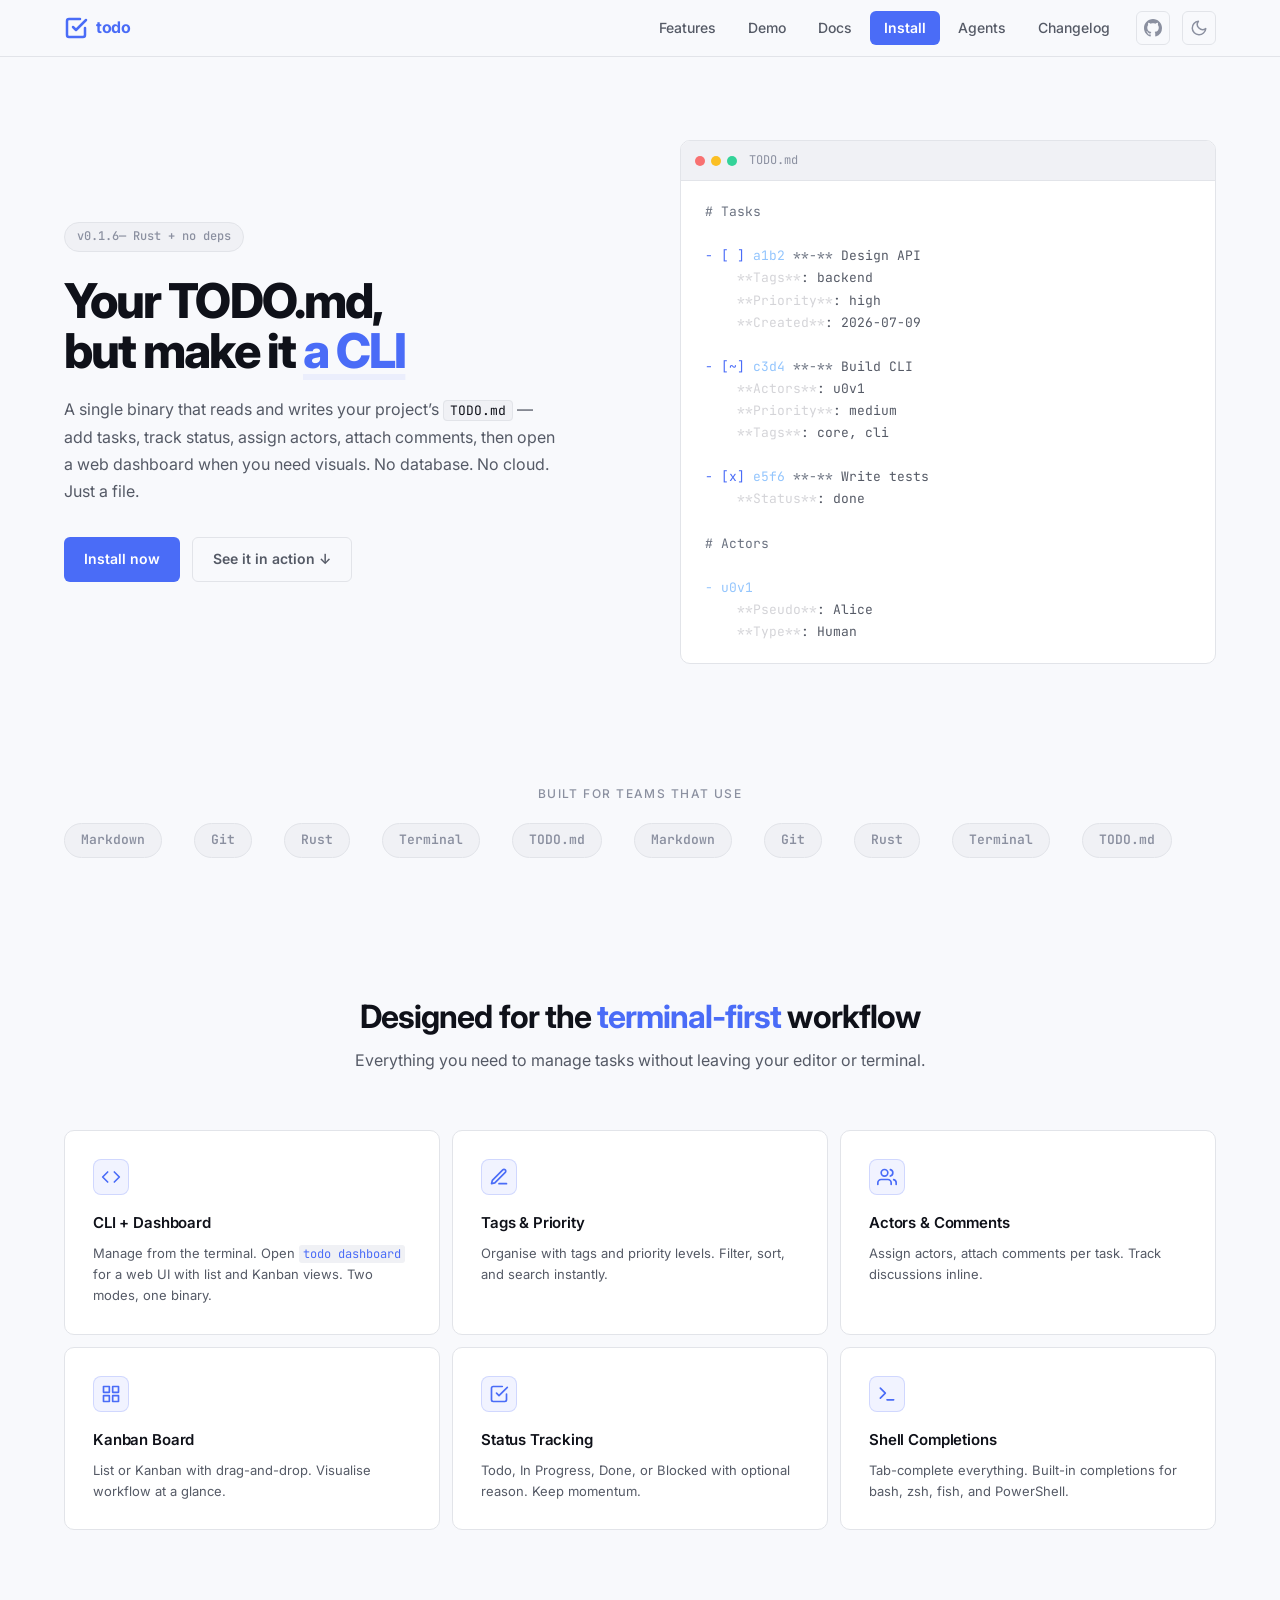
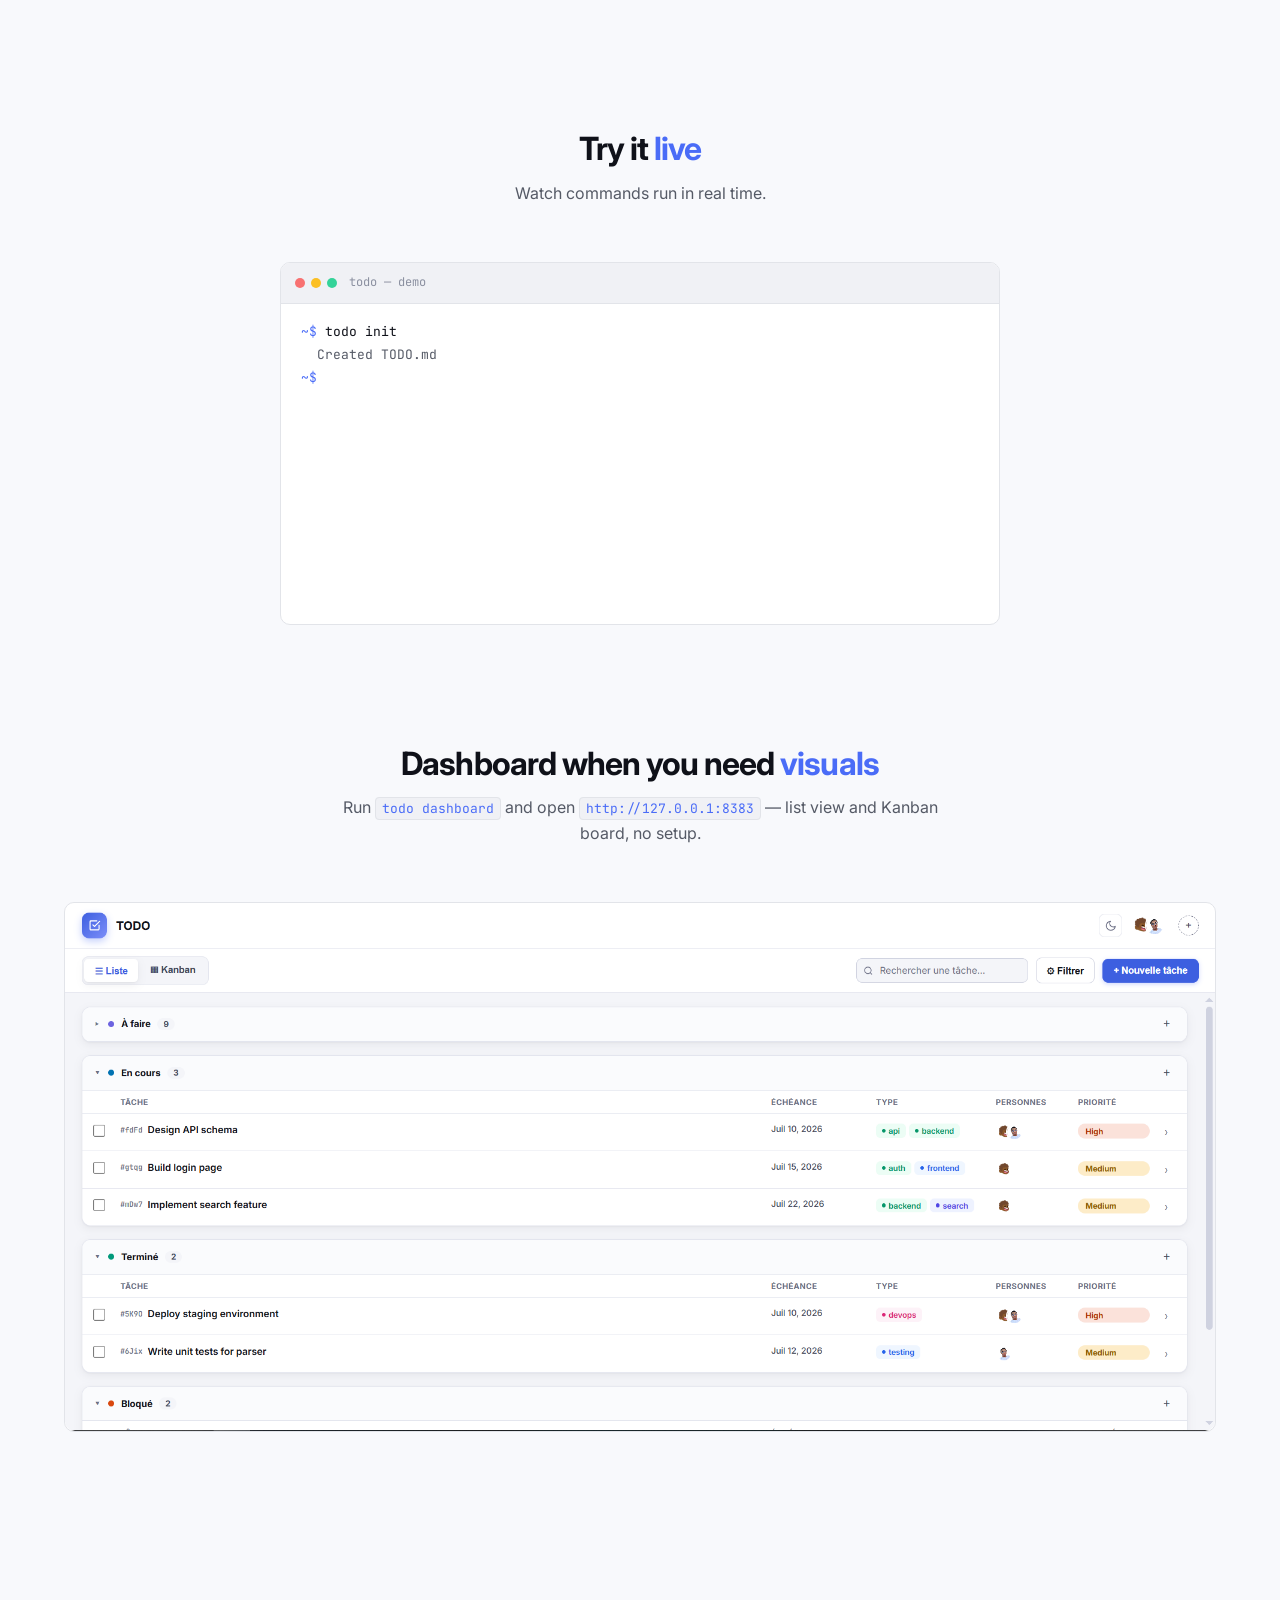
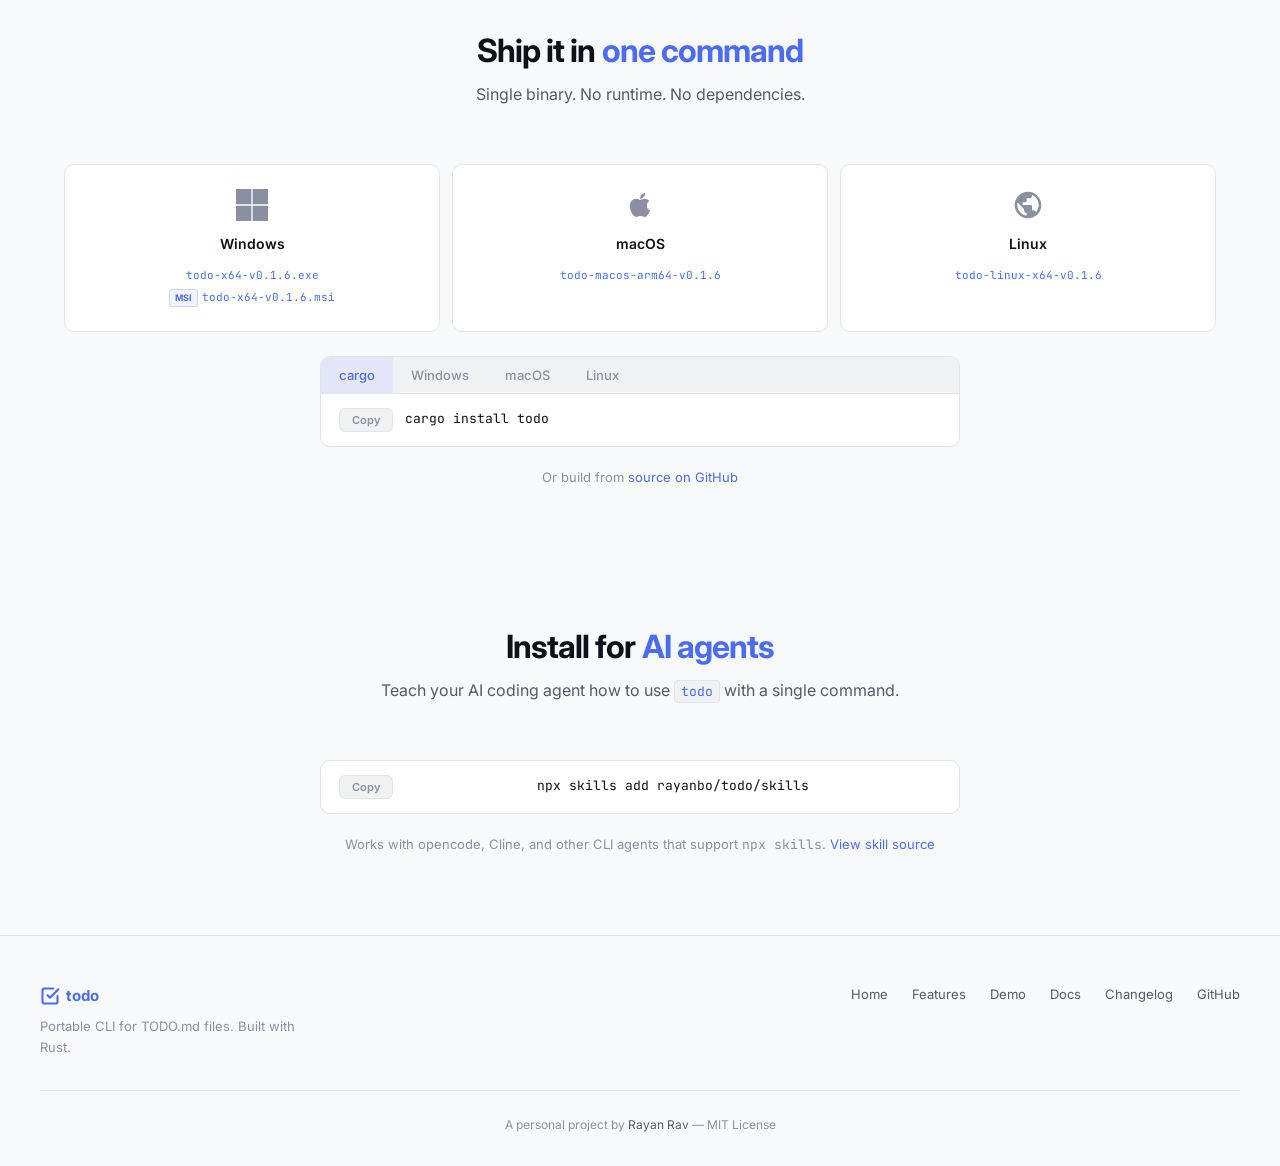
==== docs/index.html @ 7bef8e54 "embed dashboard, project name in TODO.md, agent install section" ====
<!DOCTYPE html>
<html lang="en">
<head>
  <meta charset="UTF-8">
  <meta name="viewport" content="width=device-width, initial-scale=1.0">
  <title>todo — CLI for TODO.md files</title>
  <meta name="description" content="todo is a portable CLI for managing project TODO.md files. Written in Rust — one binary, zero dependencies, no cloud.">
  <meta name="keywords" content="todo, cli, terminal, rust, task management, project management, todo list, markdown">
  <meta name="author" content="Rayan Rav">
  <meta name="robots" content="index, follow">
  <link rel="canonical" href="https://rayanbo.github.io/todo/">
  <meta property="og:type" content="website">
  <meta property="og:url" content="https://rayanbo.github.io/todo/">
  <meta property="og:title" content="todo — CLI for TODO.md files">
  <meta property="og:description" content="A portable CLI for managing TODO.md files. Written in Rust — one binary, zero dependencies.">
  <meta property="og:image" content="https://rayanbo.github.io/todo/og-image.png">
  <meta name="twitter:card" content="summary_large_image">
  <link rel="preconnect" href="https://fonts.googleapis.com">
  <link rel="preconnect" href="https://fonts.gstatic.com" crossorigin>
  <link href="https://fonts.googleapis.com/css2?family=Inter:wght@400;500;600;700;800&family=JetBrains+Mono:wght@400;500;600&display=swap" rel="stylesheet">
  <link rel="icon" href="favicon.svg">
  <link rel="stylesheet" href="style.css">
  <script>(function(){var s=localStorage.getItem("todo-theme")||(window.matchMedia("(prefers-color-scheme:dark)").matches?"dark":"light");document.documentElement.setAttribute("data-theme",s)})()</script>
  <script type="application/ld+json">
  {
    "@context": "https://schema.org",
    "@type": "SoftwareApplication",
    "name": "todo",
    "applicationCategory": "DeveloperApplication",
    "operatingSystem": ["Windows", "macOS", "Linux"],
    "description": "A portable CLI for managing TODO.md files in your projects. One binary, zero dependencies.",
    "url": "https://rayanbo.github.io/todo/",
    "author": { "@type": "Person", "name": "Rayan Rav", "url": "https://github.com/rayanbo" },
    "offers": { "@type": "Offer", "price": "0", "priceCurrency": "USD" }
  }
  </script>
</head>
<body>

<nav>
  <div class="nav-inner">
    <a href="./" class="nav-logo">
      <svg width="24" height="24" viewBox="0 0 24 24" fill="none" stroke="currentColor" stroke-width="2.5" stroke-linecap="round" stroke-linejoin="round"><path d="M9 11l3 3L22 4"/><path d="M21 12v7a2 2 0 0 1-2 2H5a2 2 0 0 1-2-2V5a2 2 0 0 1 2-2h11"/></svg>
      todo
    </a>
    <div class="nav-links">
      <a href="#features">Features</a>
      <a href="#demo">Demo</a>
      <a href="documentation/">Docs</a>
      <a href="#install" class="nav-cta">Install</a>
      <a href="#agents" class="nav-link-muted nav-link-mobile-hide">Agents</a>
      <a href="https://github.com/RayanBO/todo/blob/main/CHANGELOG.md" class="nav-link-muted nav-link-mobile-hide">Changelog</a>
      <button class="nav-gh" onclick="window.open('https://github.com/RayanBO/todo','_blank')" aria-label="GitHub">
        <svg width="18" height="18" viewBox="0 0 24 24" fill="currentColor"><path d="M12 0C5.37 0 0 5.37 0 12c0 5.31 3.435 9.795 8.205 11.385.6.105.825-.255.825-.57 0-.285-.015-1.23-.015-2.235-3.015.555-3.795-.735-4.035-1.41-.135-.345-.72-1.41-1.23-1.695-.42-.225-1.02-.78-.015-.795.945-.015 1.62.87 1.845 1.23 1.08 1.815 2.805 1.305 3.495.99.105-.78.42-1.305.765-1.605-2.67-.3-5.46-1.335-5.46-5.925 0-1.305.465-2.385 1.23-3.225-.12-.3-.54-1.53.12-3.18 0 0 1.005-.315 3.3 1.23.96-.27 1.98-.405 3-.405s2.04.135 3 .405c2.295-1.56 3.3-1.23 3.3-1.23.66 1.65.24 2.88.12 3.18.765.84 1.23 1.905 1.23 3.225 0 4.605-2.805 5.625-5.475 5.925.435.375.81 1.095.81 2.22 0 1.605-.015 2.895-.015 3.3 0 .315.225.69.825.57A12.02 12.02 0 0 0 24 12c0-6.63-5.37-12-12-12z"/></svg>
      </button>
      <button class="theme-toggle" id="themeToggle" aria-label="Toggle theme">
        <svg class="theme-icon-sun" width="18" height="18" viewBox="0 0 24 24" fill="none" stroke="currentColor" stroke-width="2" stroke-linecap="round" stroke-linejoin="round"><circle cx="12" cy="12" r="5"/><line x1="12" y1="1" x2="12" y2="3"/><line x1="12" y1="21" x2="12" y2="23"/><line x1="4.22" y1="4.22" x2="5.64" y2="5.64"/><line x1="18.36" y1="18.36" x2="19.78" y2="19.78"/><line x1="1" y1="12" x2="3" y2="12"/><line x1="21" y1="12" x2="23" y2="12"/><line x1="4.22" y1="19.78" x2="5.64" y2="18.36"/><line x1="18.36" y1="5.64" x2="19.78" y2="4.22"/></svg>
        <svg class="theme-icon-moon" width="18" height="18" viewBox="0 0 24 24" fill="none" stroke="currentColor" stroke-width="2" stroke-linecap="round" stroke-linejoin="round"><path d="M21 12.79A9 9 0 1 1 11.21 3 7 7 0 0 0 21 12.79z"/></svg>
      </button>
    </div>
  </div>
</nav>

<main>

<section class="hero">
  <div class="hero-content">
    <div class="hero-badge"><span id="versionTag">v0.1.6</span> &mdash; Rust + no deps</div>
    <h1>Your TODO.md,<br>but make it <span class="hero-accent">a CLI</span></h1>
    <p class="hero-sub">A single binary that reads and writes your project&rsquo;s <code>TODO.md</code> &mdash; add tasks, track status, assign actors, attach comments, then open a web dashboard when you need visuals. No database. No cloud. Just a file.</p>
    <div class="hero-actions">
      <a href="#install" class="btn btn-primary">Install now</a>
      <a href="#demo" class="btn btn-ghost">See it in action &darr;</a>
    </div>
  </div>
  <div class="hero-visual">
    <div class="window">
      <div class="window-bar">
        <div class="window-dots">
          <span class="window-dot"></span>
          <span class="window-dot"></span>
          <span class="window-dot"></span>
        </div>
        <span class="window-title">TODO.md</span>
      </div>
      <div class="window-body">
        <pre><span class="hl-comment"># Tasks</span>

<span class="hl-bracket">- [ ]</span><span class="hl-id"> a1b2</span><span class="hl-dash"> **-**</span> Design API
    <span class="hl-key">**Tags**</span>: backend
    <span class="hl-key">**Priority**</span>: high
    <span class="hl-key">**Created**</span>: 2026-07-09

<span class="hl-bracket">- [~]</span><span class="hl-id"> c3d4</span><span class="hl-dash"> **-**</span> Build CLI
    <span class="hl-key">**Actors**</span>: u0v1
    <span class="hl-key">**Priority**</span>: medium
    <span class="hl-key">**Tags**</span>: core, cli

<span class="hl-bracket">- [x]</span><span class="hl-id"> e5f6</span><span class="hl-dash"> **-**</span> Write tests
    <span class="hl-key">**Status**</span>: done

<span class="hl-comment"># Actors</span>

<span class="hl-id">- u0v1</span>
    <span class="hl-key">**Pseudo**</span>: Alice
    <span class="hl-key">**Type**</span>: Human</pre>
      </div>
    </div>
  </div>
</section>

<section class="logos">
  <p class="logos-label">Built for teams that use</p>
  <div class="logos-track">
    <span class="logo-item">Markdown</span>
    <span class="logo-item">Git</span>
    <span class="logo-item">Rust</span>
    <span class="logo-item">Terminal</span>
    <span class="logo-item">TODO.md</span>
    <span class="logo-item">Markdown</span>
    <span class="logo-item">Git</span>
    <span class="logo-item">Rust</span>
    <span class="logo-item">Terminal</span>
    <span class="logo-item">TODO.md</span>
  </div>
</section>

<section class="features" id="features">
  <div class="section-header">
    <h2>Designed for the <span class="accent">terminal-first</span> workflow</h2>
    <p>Everything you need to manage tasks without leaving your editor or terminal.</p>
  </div>
  <div class="features-grid">
    <div class="feature-card feature-card-wide">
      <div class="feature-icon">
        <svg width="20" height="20" viewBox="0 0 24 24" fill="none" stroke="currentColor" stroke-width="2" stroke-linecap="round" stroke-linejoin="round"><polyline points="16 18 22 12 16 6"/><polyline points="8 6 2 12 8 18"/></svg>
      </div>
      <h3>CLI + Dashboard</h3>
      <p>Manage from the terminal. Open <code>todo dashboard</code> for a web UI with list and Kanban views. Two modes, one binary.</p>
    </div>
    <div class="feature-card">
      <div class="feature-icon">
        <svg width="20" height="20" viewBox="0 0 24 24" fill="none" stroke="currentColor" stroke-width="2" stroke-linecap="round" stroke-linejoin="round"><path d="M12 20h9"/><path d="M16.5 3.5a2.121 2.121 0 0 1 3 3L7 19l-4 1 1-4L16.5 3.5z"/></svg>
      </div>
      <h3>Tags &amp; Priority</h3>
      <p>Organise with tags and priority levels. Filter, sort, and search instantly.</p>
    </div>
    <div class="feature-card">
      <div class="feature-icon">
        <svg width="20" height="20" viewBox="0 0 24 24" fill="none" stroke="currentColor" stroke-width="2" stroke-linecap="round" stroke-linejoin="round"><path d="M17 21v-2a4 4 0 0 0-4-4H5a4 4 0 0 0-4 4v2"/><circle cx="9" cy="7" r="4"/><path d="M23 21v-2a4 4 0 0 0-3-3.87"/><path d="M16 3.13a4 4 0 0 1 0 7.75"/></svg>
      </div>
      <h3>Actors &amp; Comments</h3>
      <p>Assign actors, attach comments per task. Track discussions inline.</p>
    </div>
    <div class="feature-card">
      <div class="feature-icon">
        <svg width="20" height="20" viewBox="0 0 24 24" fill="none" stroke="currentColor" stroke-width="2" stroke-linecap="round" stroke-linejoin="round"><rect x="3" y="3" width="7" height="7"/><rect x="14" y="3" width="7" height="7"/><rect x="14" y="14" width="7" height="7"/><rect x="3" y="14" width="7" height="7"/></svg>
      </div>
      <h3>Kanban Board</h3>
      <p>List or Kanban with drag-and-drop. Visualise workflow at a glance.</p>
    </div>
    <div class="feature-card">
      <div class="feature-icon">
        <svg width="20" height="20" viewBox="0 0 24 24" fill="none" stroke="currentColor" stroke-width="2" stroke-linecap="round" stroke-linejoin="round"><polyline points="9 11 12 14 22 4"/><path d="M21 12v7a2 2 0 0 1-2 2H5a2 2 0 0 1-2-2V5a2 2 0 0 1 2-2h11"/></svg>
      </div>
      <h3>Status Tracking</h3>
      <p>Todo, In Progress, Done, or Blocked with optional reason. Keep momentum.</p>
    </div>
    <div class="feature-card feature-card-wide">
      <div class="feature-icon">
        <svg width="20" height="20" viewBox="0 0 24 24" fill="none" stroke="currentColor" stroke-width="2" stroke-linecap="round" stroke-linejoin="round"><polyline points="4 17 10 11 4 5"/><line x1="12" y1="19" x2="20" y2="19"/></svg>
      </div>
      <h3>Shell Completions</h3>
      <p>Tab-complete everything. Built-in completions for bash, zsh, fish, and PowerShell.</p>
    </div>
  </div>
</section>

<section class="demo" id="demo">
  <div class="section-header">
    <h2>Try it <span class="accent">live</span></h2>
    <p>Watch commands run in real time.</p>
  </div>
  <div class="window window-demo">
    <div class="window-bar">
      <div class="window-dots">
        <span class="window-dot"></span>
        <span class="window-dot"></span>
        <span class="window-dot"></span>
      </div>
      <span class="window-title">todo — demo</span>
    </div>
    <div class="window-body window-demo-body" id="demoBody">
      <span class="demo-line"><span class="prompt">~$</span> <span class="typed-cmd"></span></span>
    </div>
  </div>
</section>

<section class="dashboard-preview">
  <div class="section-header">
    <h2>Dashboard when you need <span class="accent">visuals</span></h2>
    <p>Run <code>todo dashboard</code> and open <code>http://127.0.0.1:8383</code> &mdash; list view and Kanban board, no setup.</p>
  </div>
  <div class="dashboard-frame">
    <img src="dashboard-screenshot.png" alt="todo dashboard screenshot" class="dashboard-img">
  </div>
</section>

<section class="install" id="install">
  <div class="section-header">
    <h2>Ship it in <span class="accent">one command</span></h2>
    <p>Single binary. No runtime. No dependencies.</p>
  </div>
  <div class="install-platforms" id="platformGrid">
    <div class="platform-card" data-platform="windows">
      <div class="platform-icon">
        <svg width="32" height="32" viewBox="0 0 24 24" fill="currentColor"><path d="M0 0h11.5v11.5H0V0zm12.5 0H24v11.5H12.5V0zM0 12.5h11.5V24H0V12.5zm12.5 0H24V24H12.5V12.5z"/></svg>
      </div>
      <span class="platform-name">Windows</span>
      <span class="platform-dl" data-file="windows"><a href="https://github.com/RayanBO/todo/releases/download/v0.1.6/todo-x64-v0.1.6.exe">todo-x64-v0.1.6.exe</a></span>
      <span class="platform-dl msi" data-file="msi"><a href="https://github.com/RayanBO/todo/releases/download/v0.1.6/todo-x64-v0.1.6.msi">todo-x64-v0.1.6.msi</a></span>
    </div>
    <div class="platform-card" data-platform="macos">
      <div class="platform-icon">
        <svg width="32" height="32" viewBox="0 0 24 24" fill="currentColor"><path d="M17.05 20.28c-.98.95-2.05.8-3.08.35-1.09-.46-2.09-.48-3.24 0-1.44.62-2.2.44-3.06-.35C2.79 15.25 3.51 7.59 9.05 7.31c1.35.07 2.29.74 3.08.8 1.18-.24 2.31-.93 3.57-.84 1.51.12 2.65.72 3.4 1.8-3.12 1.87-2.38 5.98.48 7.13-.57 1.5-1.31 2.99-2.54 4.09zM12.03 7.25c-.15-2.23 1.66-4.07 3.74-4.25.29 2.58-2.34 4.5-3.74 4.25z"/></svg>
      </div>
      <span class="platform-name">macOS</span>
      <span class="platform-dl" data-file="macos-arm64"><a href="https://github.com/RayanBO/todo/releases/download/v0.1.6/todo-macos-arm64-v0.1.6">todo-macos-arm64-v0.1.6</a></span>
    </div>
    <div class="platform-card" data-platform="linux">
      <div class="platform-icon">
        <svg width="32" height="32" viewBox="0 0 24 24" fill="currentColor"><path d="M12 2C6.48 2 2 6.48 2 12s4.48 10 10 10 10-4.48 10-10S17.52 2 12 2zm-1 17.93c-3.95-.49-7-3.85-7-7.93 0-.62.08-1.21.21-1.79L9 15v1c0 1.1.9 2 2 2v1.93zm6.9-2.54c-.26-.81-1-1.39-1.9-1.39h-1v-3c0-.55-.45-1-1-1H8v-2h2c.55 0 1-.45 1-1V7h2c1.1 0 2-.9 2-2v-.41c2.93 1.19 5 4.06 5 7.41 0 2.08-.8 3.97-2.1 5.39z"/></svg>
      </div>
      <span class="platform-name">Linux</span>
      <span class="platform-dl" data-file="linux-x64"><a href="https://github.com/RayanBO/todo/releases/download/v0.1.6/todo-linux-x64-v0.1.6">todo-linux-x64-v0.1.6</a></span>
    </div>
  </div>
  <div class="install-box">
    <div class="install-tabs">
      <button class="install-tab active" data-tab="cargo">cargo</button>
      <button class="install-tab" data-tab="windows">Windows</button>
      <button class="install-tab" data-tab="macos">macOS</button>
      <button class="install-tab" data-tab="linux">Linux</button>
    </div>
    <div class="install-code">
      <button class="copy-btn" id="copyBtn">Copy</button>
      <code id="installCmd">cargo install todo</code>
    </div>
    <div class="install-msi-note" id="msiNote">
      Or download the <a href="https://github.com/RayanBO/todo/releases/latest/download/todo-x64.msi">MSI installer</a> for a system-wide install
    </div>
  </div>
  <p class="install-source">Or build from <a href="https://github.com/RayanBO/todo" target="_blank" rel="noopener">source on GitHub</a></p>
</section>

<section class="agent-install" id="agents">
  <div class="section-header">
    <h2>Install for <span class="accent">AI agents</span></h2>
    <p>Teach your AI coding agent how to use <code>todo</code> with a single command.</p>
  </div>
  <div class="install-box">
    <div class="install-code">
      <button class="copy-btn agent-copy" id="agentCopyBtn">Copy</button>
      <code id="agentInstallCmd">npx skills add rayanbo/todo/skills</code>
    </div>
  </div>
  <p class="install-source">Works with opencode, Cline, and other CLI agents that support <code>npx skills</code>. <a href="https://github.com/RayanBO/todo/tree/main/skills" target="_blank" rel="noopener">View skill source</a></p>
</section>

</main>

<footer>
  <div class="footer-inner">
    <div class="footer-left">
      <a href="./" class="footer-logo">
        <svg width="20" height="20" viewBox="0 0 24 24" fill="none" stroke="currentColor" stroke-width="2.5" stroke-linecap="round" stroke-linejoin="round"><path d="M9 11l3 3L22 4"/><path d="M21 12v7a2 2 0 0 1-2 2H5a2 2 0 0 1-2-2V5a2 2 0 0 1 2-2h11"/></svg>
        todo
      </a>
      <p class="footer-desc">Portable CLI for TODO.md files. Built with Rust.</p>
    </div>
    <div class="footer-links">
      <a href="./">Home</a>
      <a href="#features">Features</a>
      <a href="#demo">Demo</a>
      <a href="documentation/">Docs</a>
      <a href="https://github.com/RayanBO/todo/blob/main/CHANGELOG.md" target="_blank" rel="noopener">Changelog</a>
      <a href="https://github.com/RayanBO/todo" target="_blank" rel="noopener">GitHub</a>
    </div>
  </div>
  <div class="footer-bottom">
    <p>A personal project by <a href="https://github.com/rayanbo" target="_blank" rel="noopener">Rayan Rav</a> &mdash; MIT License</p>
  </div>
</footer>

<script>
(function() {
  const stored = localStorage.getItem("todo-theme");
  const prefersDark = window.matchMedia("(prefers-color-scheme: dark)").matches;
  const theme = stored || (prefersDark ? "dark" : "light");
  document.documentElement.setAttribute("data-theme", theme);
})();

document.getElementById("themeToggle").addEventListener("click", function() {
  const current = document.documentElement.getAttribute("data-theme");
  const next = current === "dark" ? "light" : "dark";
  document.documentElement.setAttribute("data-theme", next);
  localStorage.setItem("todo-theme", next);
});

const demoSnippets = [
  { cmd: "todo init", out: "  Created TODO.md" },
  { cmd: "todo add \"Design API\" --tags backend --priority high", out: "  Added task a1b2" },
  { cmd: "todo add \"Build CLI\" --actors alice --priority medium", out: "  Added task c3d4" },
  { cmd: "todo status c3d4 --set en-cours", out: "  Task c3d4 set to en-cours" },
  { cmd: "todo add \"Write tests\" --tags testing", out: "  Added task e5f6" },
  { cmd: "todo status e5f6 --set done", out: "  Task e5f6 set to done" },
  { cmd: "todo list", out: "  [ ] a1b2 Design API  #backend  [high]\n  [~] c3d4 Build CLI  @alice  [medium]\n  [x] e5f6 Write tests  #testing" },
  { cmd: "todo dashboard", out: "  Dashboard: http://127.0.0.1:8383" }
];

const demoBody = document.getElementById("demoBody");
let demoIdx = 0;
let typing = false;
let typeTimer = null;

let demoRestartTimer = null;

function resetDemo() {
  demoIdx = 0;
  demoBody.innerHTML = `<span class="demo-line"><span class="prompt">~$</span> <span class="typed-cmd"></span></span>`;
  if (demoRestartTimer) clearTimeout(demoRestartTimer);
  demoRestartTimer = setTimeout(typeDemo, 600);
}

function typeDemo() {
  if (!demoBody) return;
  if (demoIdx >= demoSnippets.length) {
    demoRestartTimer = setTimeout(resetDemo, 5000);
    return;
  }
  const snippet = demoSnippets[demoIdx];
  let typed = "";

  const allLines = demoBody.querySelectorAll(".demo-line");
  const lastLine = allLines[allLines.length - 1];
  const cmdSpan = lastLine ? lastLine.querySelector(".typed-cmd") : null;
  if (cmdSpan) cmdSpan.textContent = "";

  let pos = 0;

  function typeChar() {
    if (pos < snippet.cmd.length) {
      typed += snippet.cmd[pos];
      if (cmdSpan) cmdSpan.textContent = typed;
      pos++;
      const delay = snippet.cmd[pos - 1] === " " ? 30 : 35 + Math.random() * 30;
      typeTimer = setTimeout(typeChar, delay);
    } else {
      setTimeout(() => {
        const outDiv = document.createElement("div");
        outDiv.className = "demo-line demo-output";
        outDiv.textContent = snippet.out;
        demoBody.appendChild(outDiv);
        demoIdx++;
        const promptDiv = document.createElement("div");
        promptDiv.className = "demo-line";
        promptDiv.innerHTML = `<span class="prompt">~$</span> <span class="typed-cmd"></span>`;
        demoBody.appendChild(promptDiv);
        demoBody.scrollTop = demoBody.scrollHeight;
        setTimeout(typeDemo, 1200);
      }, 500);
    }
  }
  typeChar();
}

setTimeout(typeDemo, 800);

document.querySelectorAll(".install-tab").forEach((btn) => {
  btn.addEventListener("click", () => {
    document.querySelectorAll(".install-tab").forEach((b) => b.classList.remove("active"));
    btn.classList.add("active");
    const tab = btn.dataset.tab;
    const cmd = commands[tab] || commands.cargo;
    document.getElementById("installCmd").textContent = cmd;
    document.getElementById("msiNote").classList.toggle("visible", tab === "windows");
  });
});

const commands = {
  cargo: "cargo install todo",
  windows: `curl -LO https://github.com/RayanBO/todo/releases/latest/download/todo-x64.exe`,

  msi: `https://github.com/RayanBO/todo/releases/latest/download/todo-x64.msi`,
  macos: `curl -LO https://github.com/RayanBO/todo/releases/latest/download/todo-macos-arm64`,
  linux: `curl -LO https://github.com/RayanBO/todo/releases/latest/download/todo-linux-x64`
};

document.getElementById("copyBtn").addEventListener("click", function () {
  const text = document.getElementById("installCmd").textContent;
  navigator.clipboard.writeText(text).then(() => {
    this.textContent = "Copied!";
    this.classList.add("copied");
    setTimeout(() => {
      this.textContent = "Copy";
      this.classList.remove("copied");
    }, 2000);
  });
});

fetch("https://api.github.com/repos/RayanBO/todo/releases/latest")
  .then((r) => r.json())
  .then((data) => {
    if (!data || !data.assets) return;
    const tag = document.getElementById("versionTag");
    if (tag && data.tag_name) tag.textContent = data.tag_name;
    const ver = (data.tag_name || "v0.1.6").replace(/^v/, "");
    document.querySelectorAll(".platform-dl[data-file]").forEach((span) => {
      const key = span.dataset.file;
      const names = {
        windows: `todo-x64-v${ver}.exe`,
        msi: `todo-x64-v${ver}.msi`,
        "macos-arm64": `todo-macos-arm64-v${ver}`,
        "linux-x64": `todo-linux-x64-v${ver}`,
      };
      const expected = names[key];
      if (!expected) return;
      const asset = data.assets.find((a) => a.name === expected);
      const link = span.querySelector("a");
      if (asset && link) {
        link.href = asset.browser_download_url;
        link.textContent = asset.name;
      }
    });
  })
  .catch(() => {});

document.getElementById("agentCopyBtn").addEventListener("click", function () {
  const text = document.getElementById("agentInstallCmd").textContent;
  navigator.clipboard.writeText(text).then(() => {
    this.textContent = "Copied!";
    this.classList.add("copied");
    setTimeout(() => {
      this.textContent = "Copy";
      this.classList.remove("copied");
    }, 2000);
  });
});
</script>

</body>
</html>
---- docs/style.css ----
*, *::before, *::after {
  margin: 0;
  padding: 0;
  box-sizing: border-box;
}

:root {
  --radius: 10px;
  --radius-sm: 6px;
  --font-sans: 'Inter', -apple-system, BlinkMacSystemFont, 'Segoe UI', system-ui, sans-serif;
  --font-mono: 'JetBrains Mono', 'Fira Code', 'Cascadia Code', monospace;
}

[data-theme="dark"],
:root {
  --bg: #09090b;
  --bg-elevated: #111113;
  --bg-surface: #18181b;
  --border: #1f1f23;
  --border-light: #27272a;
  --text: #fafafa;
  --text-secondary: #a1a1aa;
  --text-tertiary: #71717a;
  --accent: #4A6CF7;
  --accent-dim: #3b5de7;
  --accent-bg: rgba(74, 108, 247, 0.1);
  --accent-border: rgba(74, 108, 247, 0.25);
}

[data-theme="light"] {
  --bg: #f8f9fc;
  --bg-elevated: #ffffff;
  --bg-surface: #f0f1f5;
  --border: #e2e4e9;
  --border-light: #d0d2d8;
  --text: #0f1119;
  --text-secondary: #555a66;
  --text-tertiary: #8b90a0;
  --accent: #4A6CF7;
  --accent-dim: #3b5de7;
  --accent-bg: rgba(74, 108, 247, 0.08);
  --accent-border: rgba(74, 108, 247, 0.2);
}

html {
  scroll-behavior: smooth;
  -webkit-font-smoothing: antialiased;
  -moz-osx-font-smoothing: grayscale;
  scrollbar-width: thin;
  scrollbar-color: var(--border-light) transparent;
}

::-webkit-scrollbar {
  width: 6px;
  height: 6px;
}

::-webkit-scrollbar-track {
  background: transparent;
}

::-webkit-scrollbar-thumb {
  background: var(--border-light);
  border-radius: 3px;
}

::-webkit-scrollbar-thumb:hover {
  background: var(--text-tertiary);
}

body {
  font-family: var(--font-sans);
  background: var(--bg);
  color: var(--text);
  line-height: 1.6;
  min-height: 100dvh;
}

a {
  color: inherit;
  text-decoration: none;
}

code, pre {
  font-family: var(--font-mono);
}

::selection {
  background: var(--accent);
  color: var(--bg);
}

nav {
  position: fixed;
  top: 0;
  left: 0;
  right: 0;
  z-index: 100;
  background: color-mix(in srgb, var(--bg) 92%, transparent);
  backdrop-filter: blur(12px);
  -webkit-backdrop-filter: blur(12px);
  border-bottom: 1px solid var(--border);
}

.nav-inner {
  max-width: 1200px;
  margin: 0 auto;
  padding: 0 24px;
  height: 56px;
  display: flex;
  align-items: center;
  justify-content: space-between;
}

.nav-logo {
  display: flex;
  align-items: center;
  gap: 8px;
  font-weight: 700;
  font-size: 16px;
  letter-spacing: -0.02em;
  color: var(--accent);
}

.nav-logo svg {
  color: var(--accent);
}

.nav-links {
  display: flex;
  align-items: center;
  gap: 4px;
}

.nav-links a {
  padding: 6px 14px;
  font-size: 14px;
  font-weight: 500;
  color: var(--text-secondary);
  border-radius: var(--radius-sm);
  transition: color 0.15s, background 0.15s;
}

.nav-links a:hover {
  color: var(--text);
  background: var(--bg-surface);
}

.nav-cta {
  background: var(--accent) !important;
  color: #fff !important;
  font-weight: 600 !important;
}

.nav-cta:hover {
  background: var(--accent-dim) !important;
}

.nav-gh {
  display: flex;
  align-items: center;
  justify-content: center;
  width: 34px;
  height: 34px;
  background: none;
  border: 1px solid var(--border);
  border-radius: var(--radius-sm);
  cursor: pointer;
  color: var(--text-tertiary);
  transition: color 0.15s, border-color 0.15s;
  margin-left: 8px;
}

.nav-gh:hover {
  color: var(--text);
  border-color: var(--border-light);
}

.theme-toggle {
  display: flex;
  align-items: center;
  justify-content: center;
  width: 34px;
  height: 34px;
  background: none;
  border: 1px solid var(--border);
  border-radius: var(--radius-sm);
  cursor: pointer;
  color: var(--text-tertiary);
  transition: color 0.15s, border-color 0.15s;
  margin-left: 8px;
}

.theme-toggle:hover {
  color: var(--text);
  border-color: var(--border-light);
}

[data-theme="dark"] .theme-icon-sun {
  display: block;
}

[data-theme="dark"] .theme-icon-moon {
  display: none;
}

[data-theme="light"] .theme-icon-sun {
  display: none;
}

[data-theme="light"] .theme-icon-moon {
  display: block;
}

main {
  max-width: 1200px;
  margin: 0 auto;
  padding: 0 24px;
}

section {
  padding: 100px 0;
}

.section-header {
  text-align: center;
  max-width: 640px;
  margin: 0 auto 56px;
}

.section-header h2 {
  font-size: 32px;
  font-weight: 700;
  letter-spacing: -0.03em;
  line-height: 1.2;
  margin-bottom: 12px;
}

.section-header p {
  font-size: 16px;
  color: var(--text-secondary);
  line-height: 1.6;
}

.section-header code {
  font-size: 13px;
  padding: 2px 6px;
  background: var(--bg-surface);
  border: 1px solid var(--border);
  border-radius: 4px;
  color: var(--accent);
}

.accent {
  color: var(--accent);
}

.hero {
  padding-top: 140px;
  padding-bottom: 80px;
  display: grid;
  grid-template-columns: 1fr 1fr;
  gap: 80px;
  align-items: center;
}

.hero-content {
  max-width: 540px;
}

.hero-badge {
  display: inline-flex;
  font-size: 12px;
  font-weight: 500;
  font-family: var(--font-mono);
  color: var(--text-tertiary);
  background: var(--bg-surface);
  border: 1px solid var(--border);
  border-radius: 100px;
  padding: 4px 12px;
  margin-bottom: 24px;
}

.hero h1 {
  font-size: 48px;
  font-weight: 800;
  letter-spacing: -0.04em;
  line-height: 1.05;
  margin-bottom: 20px;
}

.hero-accent {
  color: var(--accent);
  text-decoration: underline;
  text-decoration-color: var(--accent-bg);
  text-decoration-thickness: 6px;
  text-underline-offset: 6px;
}

.hero-sub {
  font-size: 16px;
  line-height: 1.7;
  color: var(--text-secondary);
  margin-bottom: 32px;
  max-width: 500px;
}

.hero-sub code {
  font-size: 13px;
  padding: 1px 6px;
  background: var(--bg-surface);
  border: 1px solid var(--border);
  border-radius: 4px;
  color: var(--text);
}

.hero-actions {
  display: flex;
  gap: 12px;
}

.btn {
  display: inline-flex;
  align-items: center;
  gap: 6px;
  padding: 10px 20px;
  font-size: 14px;
  font-weight: 600;
  border-radius: var(--radius-sm);
  transition: all 0.15s;
  cursor: pointer;
  border: none;
  font-family: var(--font-sans);
}

.btn-primary {
  background: var(--accent);
  color: #fff;
}

.btn-primary:hover {
  background: var(--accent-dim);
  transform: translateY(-1px);
}

.btn-ghost {
  background: transparent;
  color: var(--text-secondary);
  border: 1px solid var(--border);
}

.btn-ghost:hover {
  color: var(--text);
  border-color: var(--border-light);
  background: var(--bg-surface);
}

.window {
  background: var(--bg-elevated);
  border: 1px solid var(--border);
  border-radius: var(--radius);
  overflow: hidden;
}

.window-bar {
  display: flex;
  align-items: center;
  gap: 8px;
  padding: 10px 14px;
  background: var(--bg-surface);
  border-bottom: 1px solid var(--border);
}

.window-dots {
  display: flex;
  gap: 6px;
}

.window-dot {
  width: 10px;
  height: 10px;
  border-radius: 50%;
  background: var(--border-light);
}

.window-dot:nth-child(1) { background: #f87171; }
.window-dot:nth-child(2) { background: #fbbf24; }
.window-dot:nth-child(3) { background: #34d399; }

.window-title {
  font-size: 12px;
  font-family: var(--font-mono);
  color: var(--text-tertiary);
  margin-left: 4px;
}

.window-body {
  padding: 20px 24px;
  overflow-x: auto;
}

.window-body pre {
  font-size: 13px;
  line-height: 1.7;
  color: var(--text-secondary);
}

.hl-comment { color: #6b7280; }
.hl-bracket { color: var(--accent); }
.hl-id { color: #93c5fd; }
.hl-dash { color: #6b7280; }
.hl-key { color: #d4d4d8; }

.logos {
  padding: 40px 0;
  text-align: center;
  overflow: hidden;
}

.logos-label {
  font-size: 12px;
  font-weight: 500;
  text-transform: uppercase;
  letter-spacing: 0.12em;
  color: var(--text-tertiary);
  margin-bottom: 20px;
}

.logos-track {
  display: flex;
  gap: 32px;
  animation: scroll-left 24s linear infinite;
  width: max-content;
}

@keyframes scroll-left {
  0% { transform: translateX(0); }
  100% { transform: translateX(-50%); }
}

.logo-item {
  font-size: 13px;
  font-weight: 600;
  font-family: var(--font-mono);
  color: var(--text-tertiary);
  background: var(--bg-surface);
  border: 1px solid var(--border);
  padding: 6px 16px;
  border-radius: 100px;
  white-space: nowrap;
}

.features-grid {
  display: grid;
  grid-template-columns: 1fr 1fr 1fr;
  gap: 12px;
}

.feature-card {
  background: var(--bg-elevated);
  border: 1px solid var(--border);
  border-radius: var(--radius);
  padding: 28px;
  transition: border-color 0.15s;
}

.feature-card:hover {
  border-color: var(--border-light);
}

.feature-card-wide {
  grid-column: span 1;
}

.feature-icon {
  width: 36px;
  height: 36px;
  display: flex;
  align-items: center;
  justify-content: center;
  background: var(--accent-bg);
  border: 1px solid var(--accent-border);
  border-radius: 8px;
  margin-bottom: 16px;
  color: var(--accent);
}

.feature-card h3 {
  font-size: 15px;
  font-weight: 600;
  margin-bottom: 8px;
  letter-spacing: -0.01em;
}

.feature-card p {
  font-size: 13px;
  line-height: 1.6;
  color: var(--text-secondary);
}

.feature-card code {
  font-size: 12px;
  padding: 1px 4px;
  background: var(--bg-surface);
  border-radius: 3px;
  color: var(--accent);
}

.demo {
  padding-bottom: 60px;
}

.window-demo {
  max-width: 720px;
  margin: 0 auto;
}

.window-demo-body {
  min-height: 320px;
  max-height: 400px;
  overflow-y: auto;
  padding: 16px 20px;
  font-family: var(--font-mono);
  font-size: 13px;
  line-height: 1.8;
  scrollbar-width: thin;
  scrollbar-color: var(--border) transparent;
}

.demo-line {
  white-space: pre-wrap;
  word-break: break-all;
}

.prompt {
  color: var(--accent);
}

.demo-output {
  color: var(--text-secondary);
}

.typed-cmd {
  color: var(--text);
}

.demo-cursor {
  color: var(--accent);
  animation: pulse 1s step-end infinite;
}

@keyframes pulse {
  50% { opacity: 0; }
}

.dashboard-preview {
  padding-top: 60px;
}

.dashboard-frame {
  border: 1px solid var(--border);
  border-radius: var(--radius);
  overflow: hidden;
  background: var(--bg-elevated);
}

.dashboard-img {
  display: block;
  width: 100%;
  height: auto;
  border-radius: var(--radius);
}

.install {
  padding-bottom: 60px;
}

.install-platforms {
  display: grid;
  grid-template-columns: repeat(3, 1fr);
  gap: 12px;
  margin-bottom: 24px;
}

.platform-card {
  background: var(--bg-elevated);
  border: 1px solid var(--border);
  border-radius: var(--radius);
  padding: 24px;
  text-align: center;
  transition: border-color 0.15s;
}

.platform-card:hover {
  border-color: var(--border-light);
}

.platform-icon {
  color: var(--text-tertiary);
  margin-bottom: 12px;
  display: flex;
  justify-content: center;
}

.platform-name {
  display: block;
  font-size: 14px;
  font-weight: 600;
  margin-bottom: 6px;
}

.platform-dl {
  font-size: 11px;
  font-family: var(--font-mono);
  color: var(--text-tertiary);
}

.platform-dl a {
  color: var(--accent);
}

.platform-dl a:hover {
  text-decoration: underline;
}

.platform-dl.msi {
  margin-top: 2px;
  display: flex;
  align-items: center;
  justify-content: center;
  gap: 4px;
}

.platform-dl.msi::before {
  content: "MSI";
  font-size: 9px;
  font-weight: 700;
  font-family: var(--font-sans);
  color: var(--accent);
  background: var(--accent-bg);
  border: 1px solid var(--accent-border);
  border-radius: 3px;
  padding: 0 5px;
  line-height: 16px;
}

.install-msi-note {
  text-align: center;
  padding: 8px 18px 14px;
  font-size: 12px;
  font-family: var(--font-sans);
  color: var(--text-tertiary);
  display: none;
}

.install-msi-note.visible {
  display: block;
}

.install-msi-note a {
  color: var(--accent);
}

.install-box {
  max-width: 640px;
  margin: 0 auto;
  background: var(--bg-elevated);
  border: 1px solid var(--border);
  border-radius: var(--radius);
  overflow: hidden;
}

.install-tabs {
  display: flex;
  border-bottom: 1px solid var(--border);
  background: var(--bg-surface);
  overflow-x: auto;
}

.install-tab {
  padding: 10px 18px;
  font-size: 13px;
  font-weight: 500;
  font-family: var(--font-sans);
  color: var(--text-tertiary);
  background: none;
  border: none;
  cursor: pointer;
  transition: color 0.15s, background 0.15s;
  white-space: nowrap;
}

.install-tab:hover {
  color: var(--text);
  background: var(--bg-elevated);
}

.install-tab.active {
  color: var(--accent);
  background: var(--accent-bg);
}

.install-code {
  display: flex;
  align-items: center;
  padding: 14px 18px;
  gap: 12px;
  font-family: var(--font-mono);
  font-size: 13px;
}

.install-code code {
  flex: 1;
  color: var(--text);
  overflow-x: auto;
  white-space: nowrap;
}

.copy-btn {
  flex-shrink: 0;
  padding: 4px 12px;
  font-size: 11px;
  font-weight: 600;
  font-family: var(--font-sans);
  color: var(--text-tertiary);
  background: var(--bg-surface);
  border: 1px solid var(--border);
  border-radius: var(--radius-sm);
  cursor: pointer;
  transition: all 0.15s;
}

.copy-btn:hover {
  color: var(--text);
  border-color: var(--border-light);
}

.copy-btn.copied {
  color: var(--accent);
  border-color: var(--accent-border);
  background: var(--accent-bg);
}

.install-source {
  text-align: center;
  font-size: 13px;
  color: var(--text-tertiary);
  margin-top: 20px;
}

.install-source a {
  color: var(--accent);
}

.install-source a:hover {
  text-decoration: underline;
}

footer {
  border-top: 1px solid var(--border);
  padding: 48px 24px 32px;
}

.footer-inner {
  max-width: 1200px;
  margin: 0 auto;
  display: flex;
  justify-content: space-between;
  align-items: flex-start;
  gap: 40px;
  padding-bottom: 32px;
}

.footer-left {
  display: flex;
  flex-direction: column;
  gap: 8px;
}

.footer-logo {
  display: flex;
  align-items: center;
  gap: 6px;
  font-weight: 700;
  font-size: 15px;
  color: var(--accent);
}

.footer-logo svg {
  color: var(--accent);
}

.footer-desc {
  font-size: 13px;
  color: var(--text-tertiary);
  max-width: 280px;
}

.footer-links {
  display: flex;
  gap: 24px;
}

.footer-links a {
  font-size: 13px;
  color: var(--text-secondary);
  transition: color 0.15s;
}

.footer-links a:hover {
  color: var(--text);
}

.footer-bottom {
  max-width: 1200px;
  margin: 0 auto;
  padding-top: 24px;
  border-top: 1px solid var(--border);
  text-align: center;
}

.footer-bottom p {
  font-size: 12px;
  color: var(--text-tertiary);
}

.footer-bottom a {
  color: var(--text-secondary);
}

.footer-bottom a:hover {
  color: var(--text);
}

@media (max-width: 900px) {
  .hero {
    grid-template-columns: 1fr;
    gap: 48px;
    padding-top: 120px;
  }

  .hero h1 {
    font-size: 36px;
  }

  .hero-visual {
    max-width: 100%;
  }

  .features-grid {
    grid-template-columns: 1fr 1fr;
  }

  .feature-card-wide {
    grid-column: span 1;
  }

  .dashboard-img {
    border-radius: var(--radius-sm);
  }
}

@media (max-width: 640px) {
  .nav-links button:not(.theme-toggle),
  .nav-links a:not(.nav-cta) {
    display: none;
  }
  .nav-link-mobile-hide {
    display: none;
  }

  .hero h1 {
    font-size: 28px;
  }

  .hero-actions {
    flex-direction: column;
  }

  .features-grid {
    grid-template-columns: 1fr;
  }

  .install-platforms {
    grid-template-columns: 1fr;
  }

  .footer-inner {
    flex-direction: column;
    gap: 24px;
  }

  .footer-links {
    flex-wrap: wrap;
    gap: 16px;
  }
}

.nav-active {
  color: var(--accent) !important;
  background: var(--accent-bg) !important;
}

.docs-layout {
  display: grid;
  grid-template-columns: 220px 1fr;
  gap: 48px;
  max-width: 1200px;
  margin: 0 auto;
  padding: 100px 24px;
  align-items: start;
}

.docs-sidebar {
  position: sticky;
  top: 80px;
}

.docs-minimap {
  list-style: none;
  display: flex;
  flex-direction: column;
  gap: 2px;
}

.docs-minimap a {
  display: block;
  padding: 6px 12px;
  font-size: 13px;
  font-weight: 500;
  color: var(--text-tertiary);
  border-radius: var(--radius-sm);
  transition: color 0.15s, background 0.15s;
}

.docs-minimap a:hover {
  color: var(--text);
  background: var(--bg-surface);
}

.docs-minimap a.active {
  color: var(--accent);
  background: var(--accent-bg);
}

.docs-content {
  min-width: 0;
}

.docs-content h1 {
  font-size: 32px;
  font-weight: 700;
  letter-spacing: -0.03em;
  margin-bottom: 8px;
}

.docs-content .subtitle {
  font-size: 15px;
  color: var(--text-secondary);
  margin-bottom: 48px;
}

.docs-content .subtitle .mono {
  font-family: var(--font-mono);
  color: var(--accent);
}

.cmd-group {
  margin-bottom: 48px;
}

.cmd-group h2 {
  font-size: 20px;
  font-weight: 600;
  letter-spacing: -0.02em;
  margin-bottom: 20px;
  padding-bottom: 8px;
  border-bottom: 1px solid var(--border);
}

.cmd-block {
  background: var(--bg-elevated);
  border: 1px solid var(--border);
  border-radius: var(--radius);
  padding: 24px;
  margin-bottom: 16px;
}

.cmd-name {
  font-size: 14px;
  font-weight: 700;
  font-family: var(--font-mono);
  color: var(--accent);
  margin-bottom: 8px;
}

.cmd-syntax {
  font-size: 13px;
  font-family: var(--font-mono);
  color: var(--text-secondary);
  background: var(--bg-surface);
  border: 1px solid var(--border);
  border-radius: var(--radius-sm);
  padding: 10px 14px;
  margin-bottom: 12px;
  overflow-x: auto;
  white-space: nowrap;
}

.cmd-desc {
  font-size: 14px;
  line-height: 1.7;
  color: var(--text-secondary);
  margin-bottom: 12px;
}

.cmd-flags {
  width: 100%;
  border-collapse: collapse;
  font-size: 13px;
  margin-bottom: 12px;
}

.cmd-flags th {
  text-align: left;
  font-weight: 600;
  color: var(--text);
  padding: 6px 10px;
  border-bottom: 1px solid var(--border);
  font-size: 12px;
}

.cmd-flags td {
  padding: 6px 10px;
  color: var(--text-secondary);
  border-bottom: 1px solid var(--border);
}

.cmd-flags tr:last-child td {
  border-bottom: none;
}

.cmd-example {
  font-size: 13px;
  font-family: var(--font-mono);
  color: var(--text);
  background: var(--bg);
  border: 1px solid var(--border);
  border-radius: var(--radius-sm);
  padding: 10px 14px;
  overflow-x: auto;
}

.cmd-example .prompt {
  color: var(--accent);
}

.cmd-group-end {
  height: 1px;
}

@media (max-width: 900px) {
  .docs-layout {
    grid-template-columns: 1fr;
    padding-top: 80px;
  }
  .docs-sidebar {
    display: none;
  }
}

.agent-install {
  padding: 80px 24px;
  max-width: 800px;
  margin: 0 auto;
  text-align: center;
}

.agent-install .install-box {
  margin-top: 32px;
}
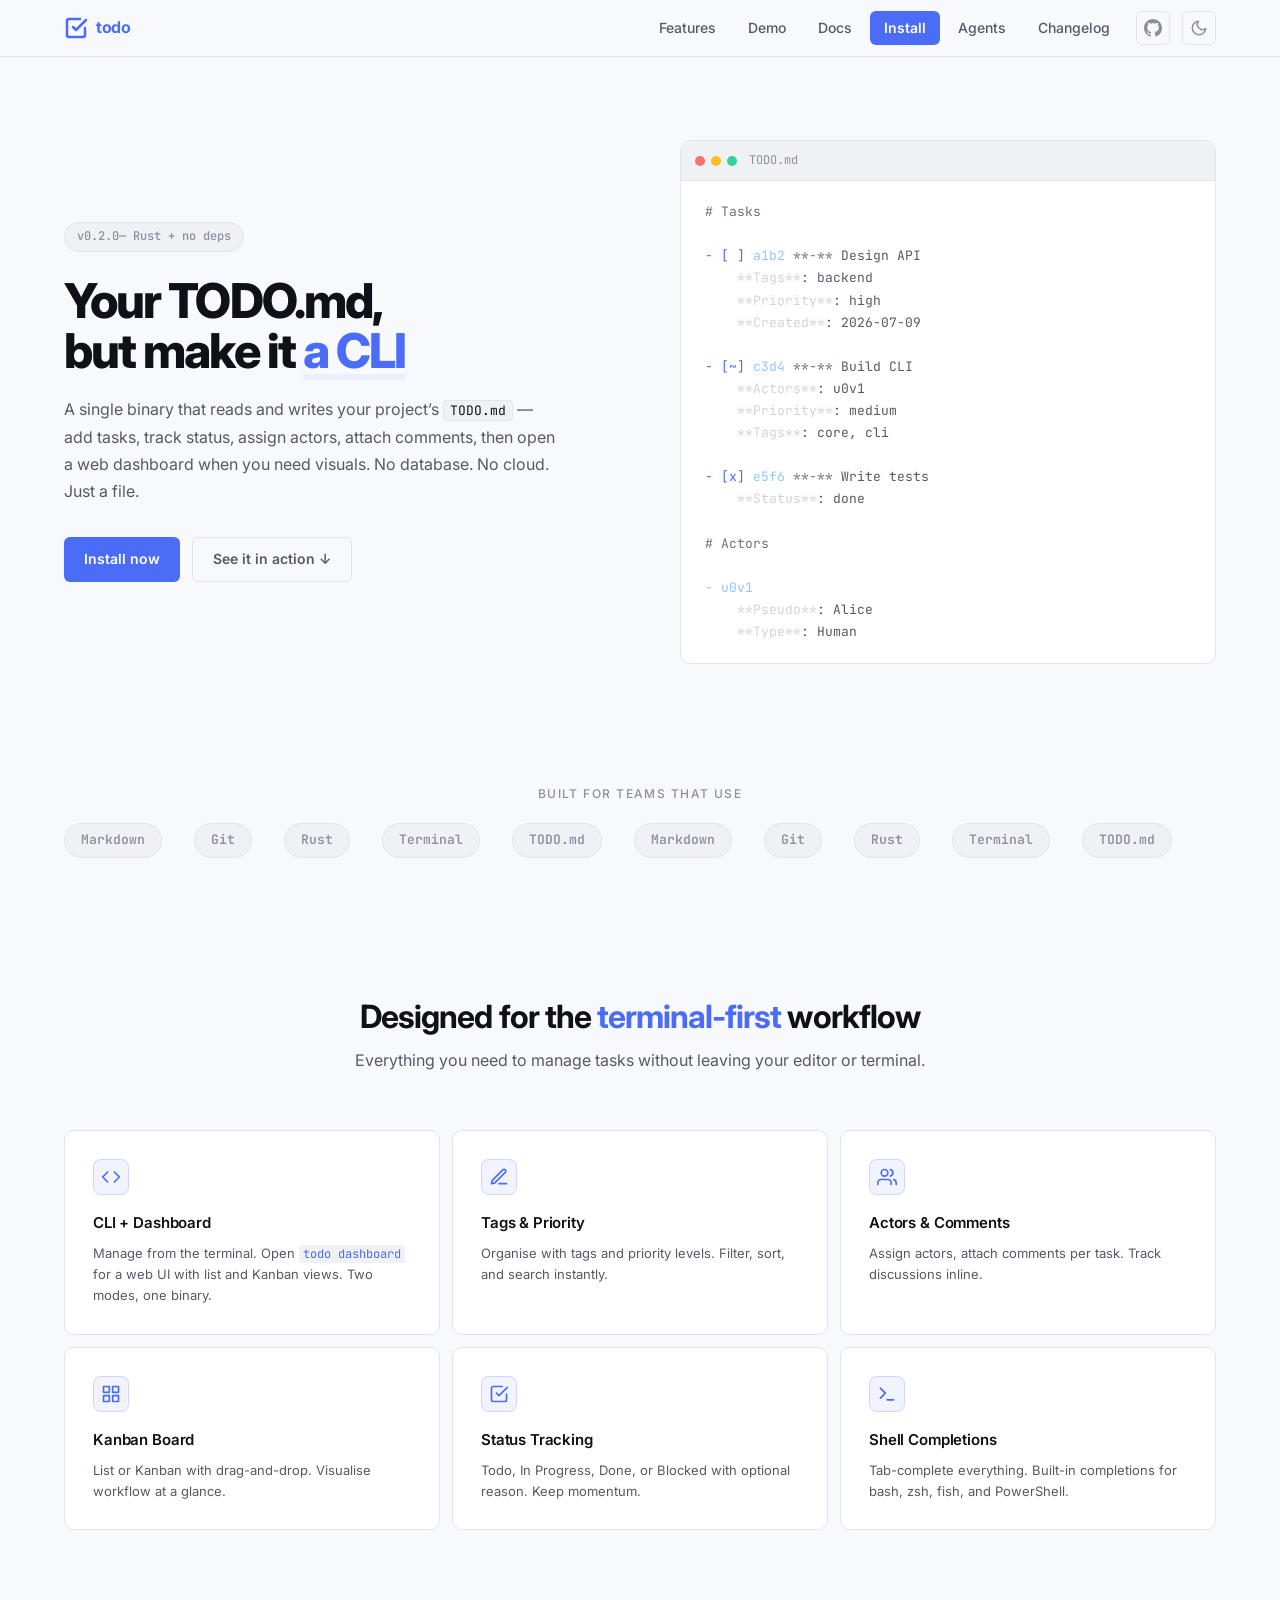
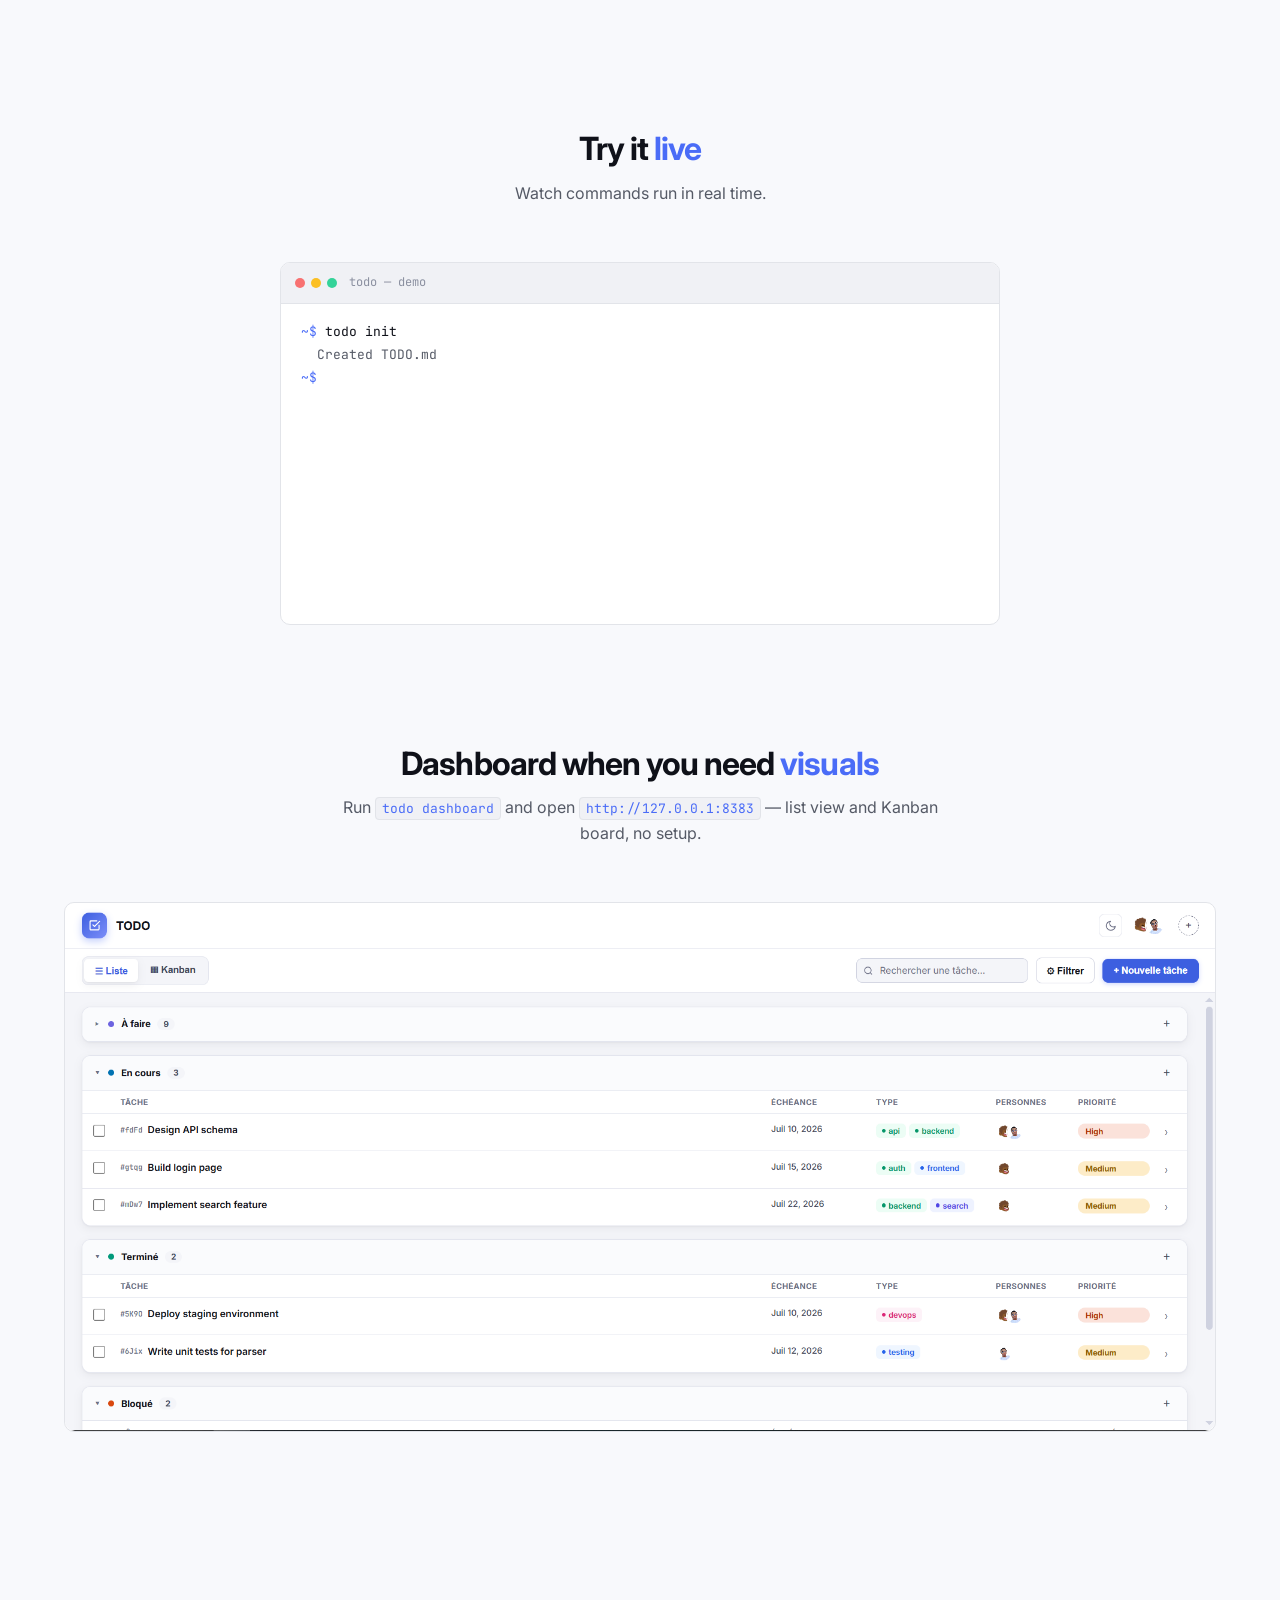
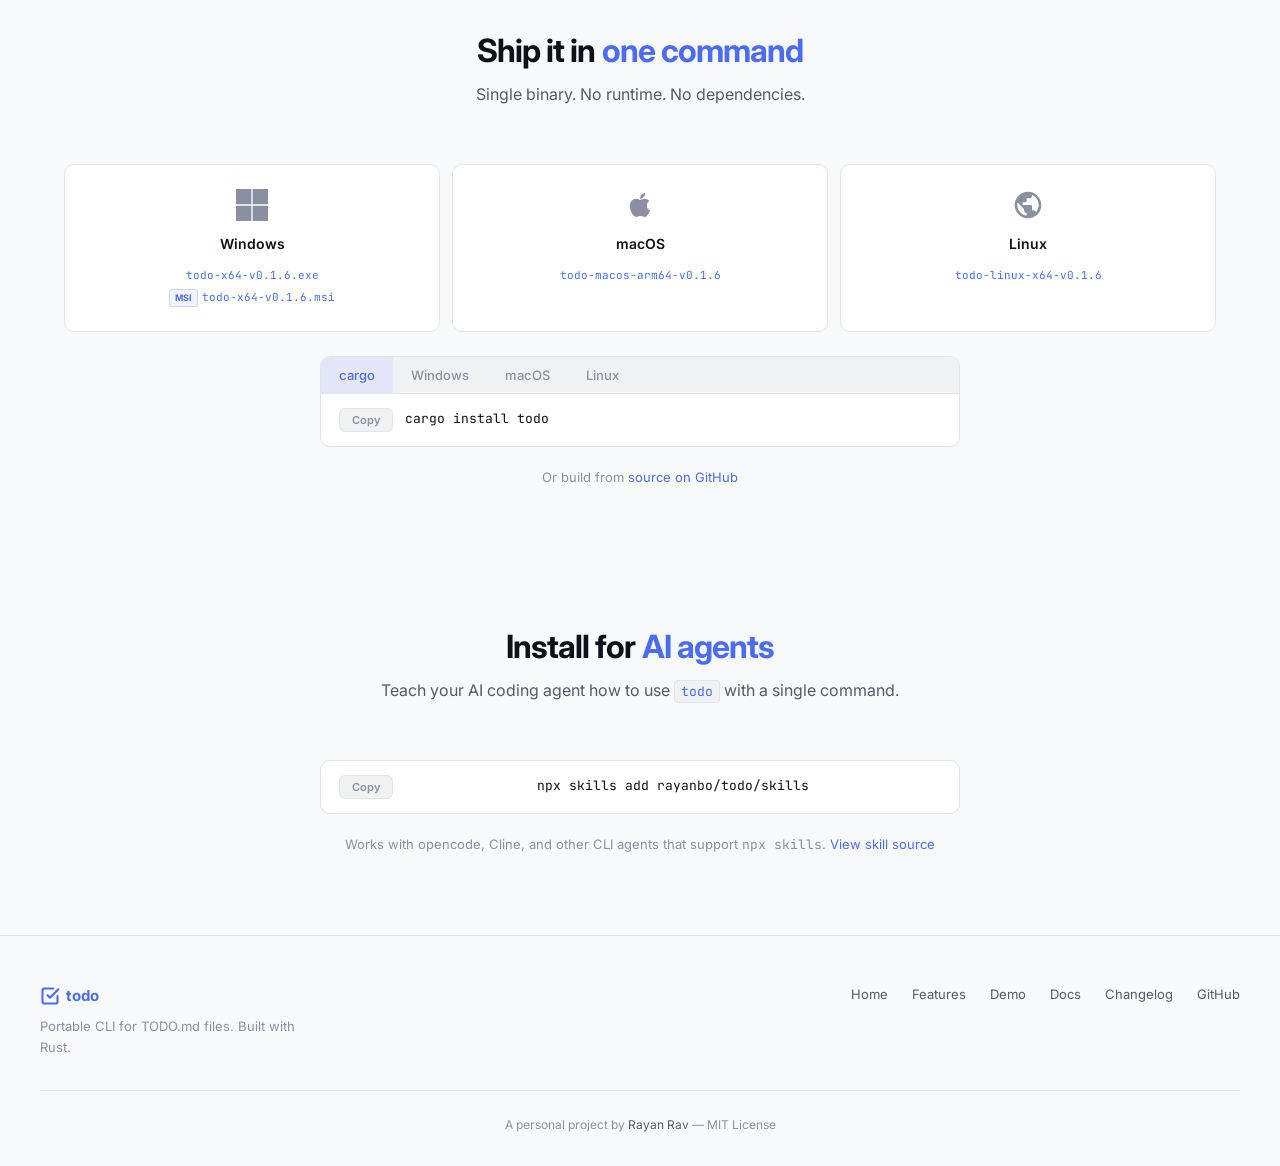
==== commit a4221661: "feat: add scan command, position field, YAML support - todo scan — recursively finds TODO: comments " ====
--- a/docs/index.html
+++ b/docs/index.html
@@ -37,6 +37,7 @@
 </head>
 <body>
 
+<!-- TODO: Just test version scan -->
 <nav>
   <div class="nav-inner">
     <a href="./" class="nav-logo">
@@ -65,7 +66,7 @@
 
 <section class="hero">
   <div class="hero-content">
-    <div class="hero-badge"><span id="versionTag">v0.1.6</span> &mdash; Rust + no deps</div>
+    <div class="hero-badge"><span id="versionTag">v0.2.0</span> &mdash; Rust + no deps</div>
     <h1>Your TODO.md,<br>but make it <span class="hero-accent">a CLI</span></h1>
     <p class="hero-sub">A single binary that reads and writes your project&rsquo;s <code>TODO.md</code> &mdash; add tasks, track status, assign actors, attach comments, then open a web dashboard when you need visuals. No database. No cloud. Just a file.</p>
     <div class="hero-actions">
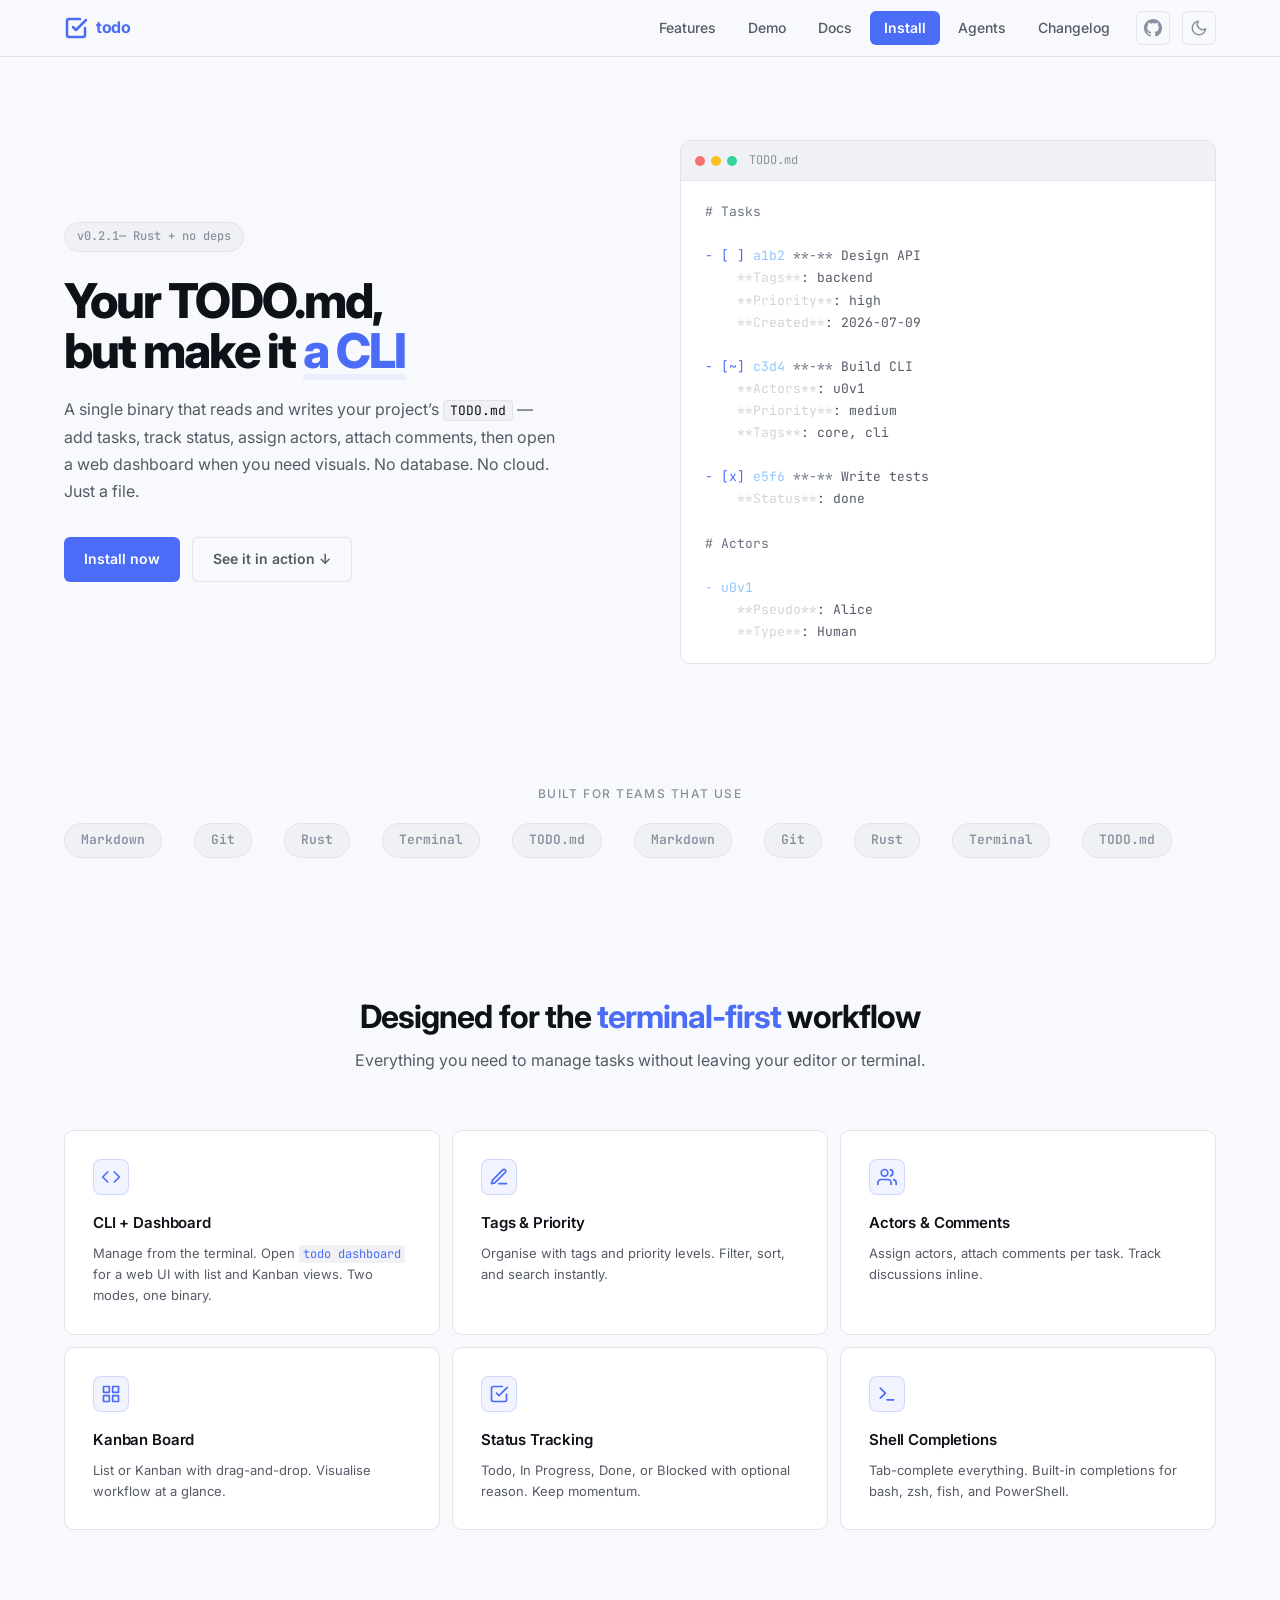
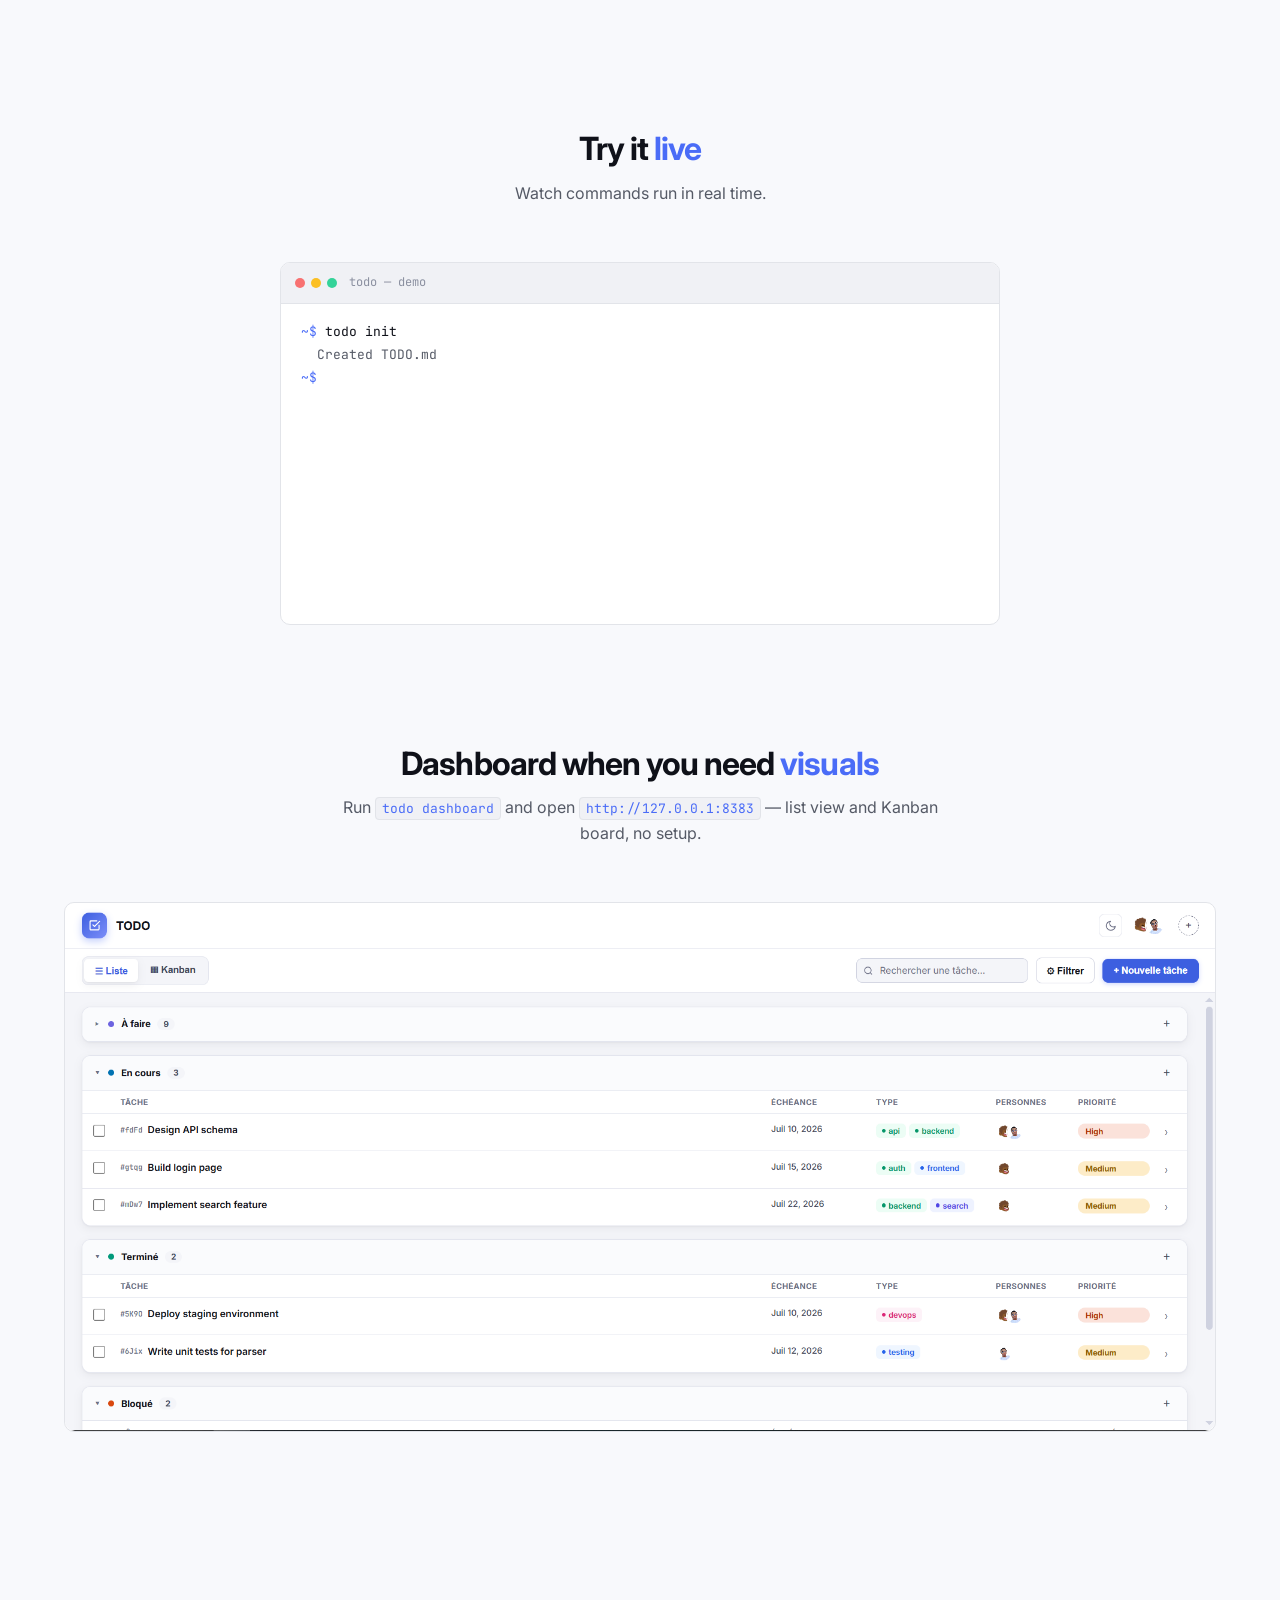
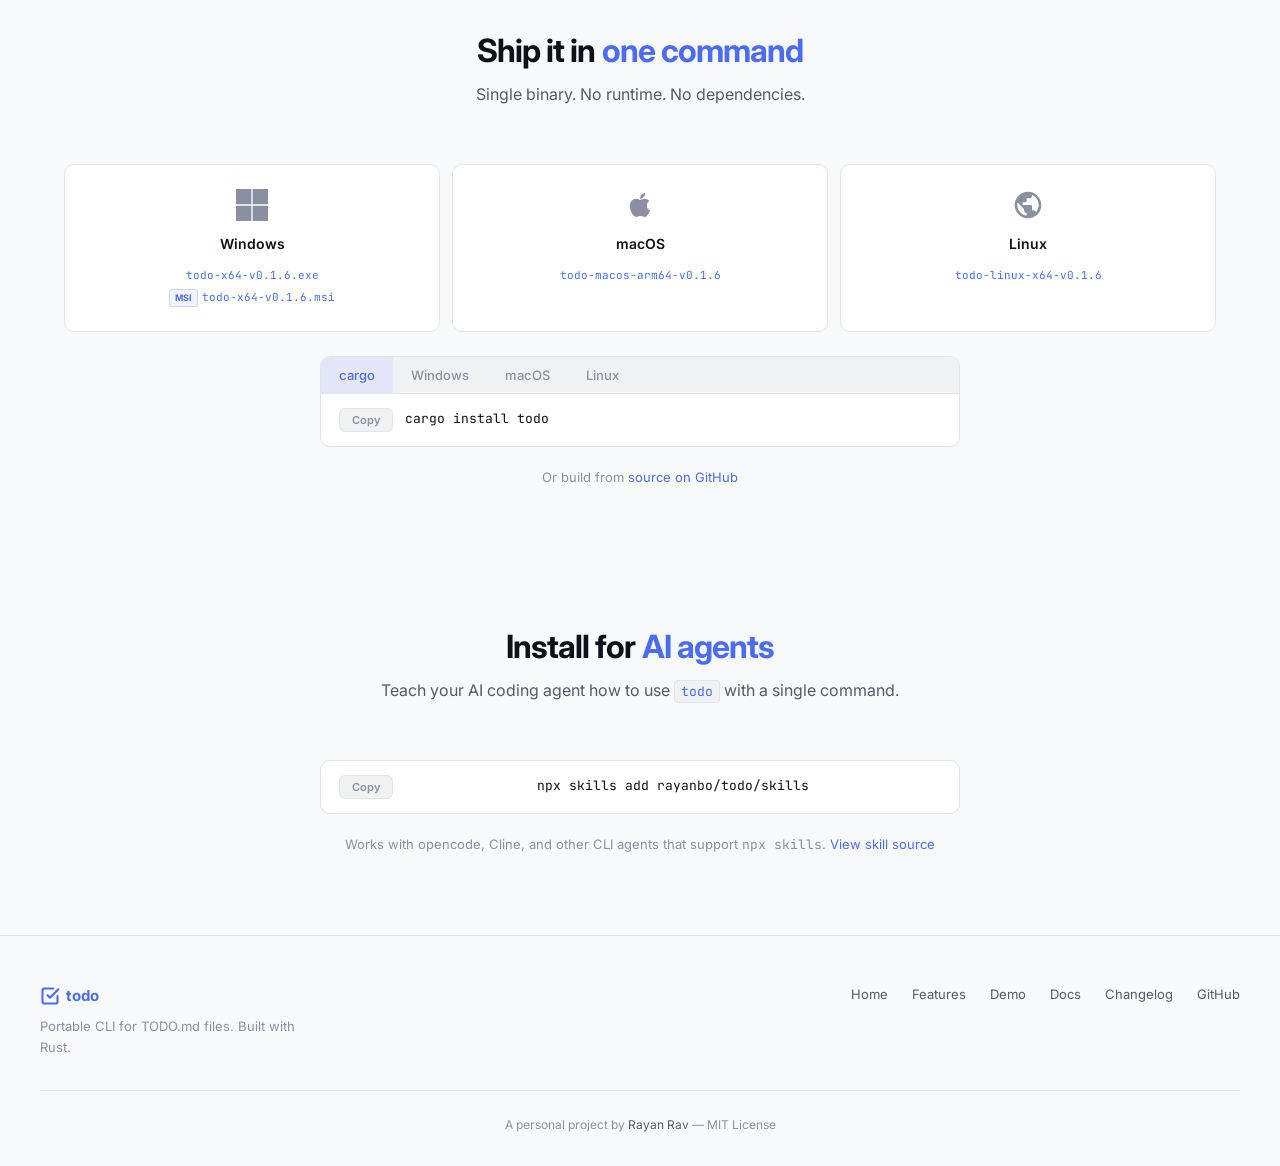
==== commit 1eec8b66: "chore: bump v0.2.1" ====
--- a/docs/index.html
+++ b/docs/index.html
@@ -66,7 +66,7 @@
 
 <section class="hero">
   <div class="hero-content">
-    <div class="hero-badge"><span id="versionTag">v0.2.0</span> &mdash; Rust + no deps</div>
+    <div class="hero-badge"><span id="versionTag">v0.2.1</span> &mdash; Rust + no deps</div>
     <h1>Your TODO.md,<br>but make it <span class="hero-accent">a CLI</span></h1>
     <p class="hero-sub">A single binary that reads and writes your project&rsquo;s <code>TODO.md</code> &mdash; add tasks, track status, assign actors, attach comments, then open a web dashboard when you need visuals. No database. No cloud. Just a file.</p>
     <div class="hero-actions">
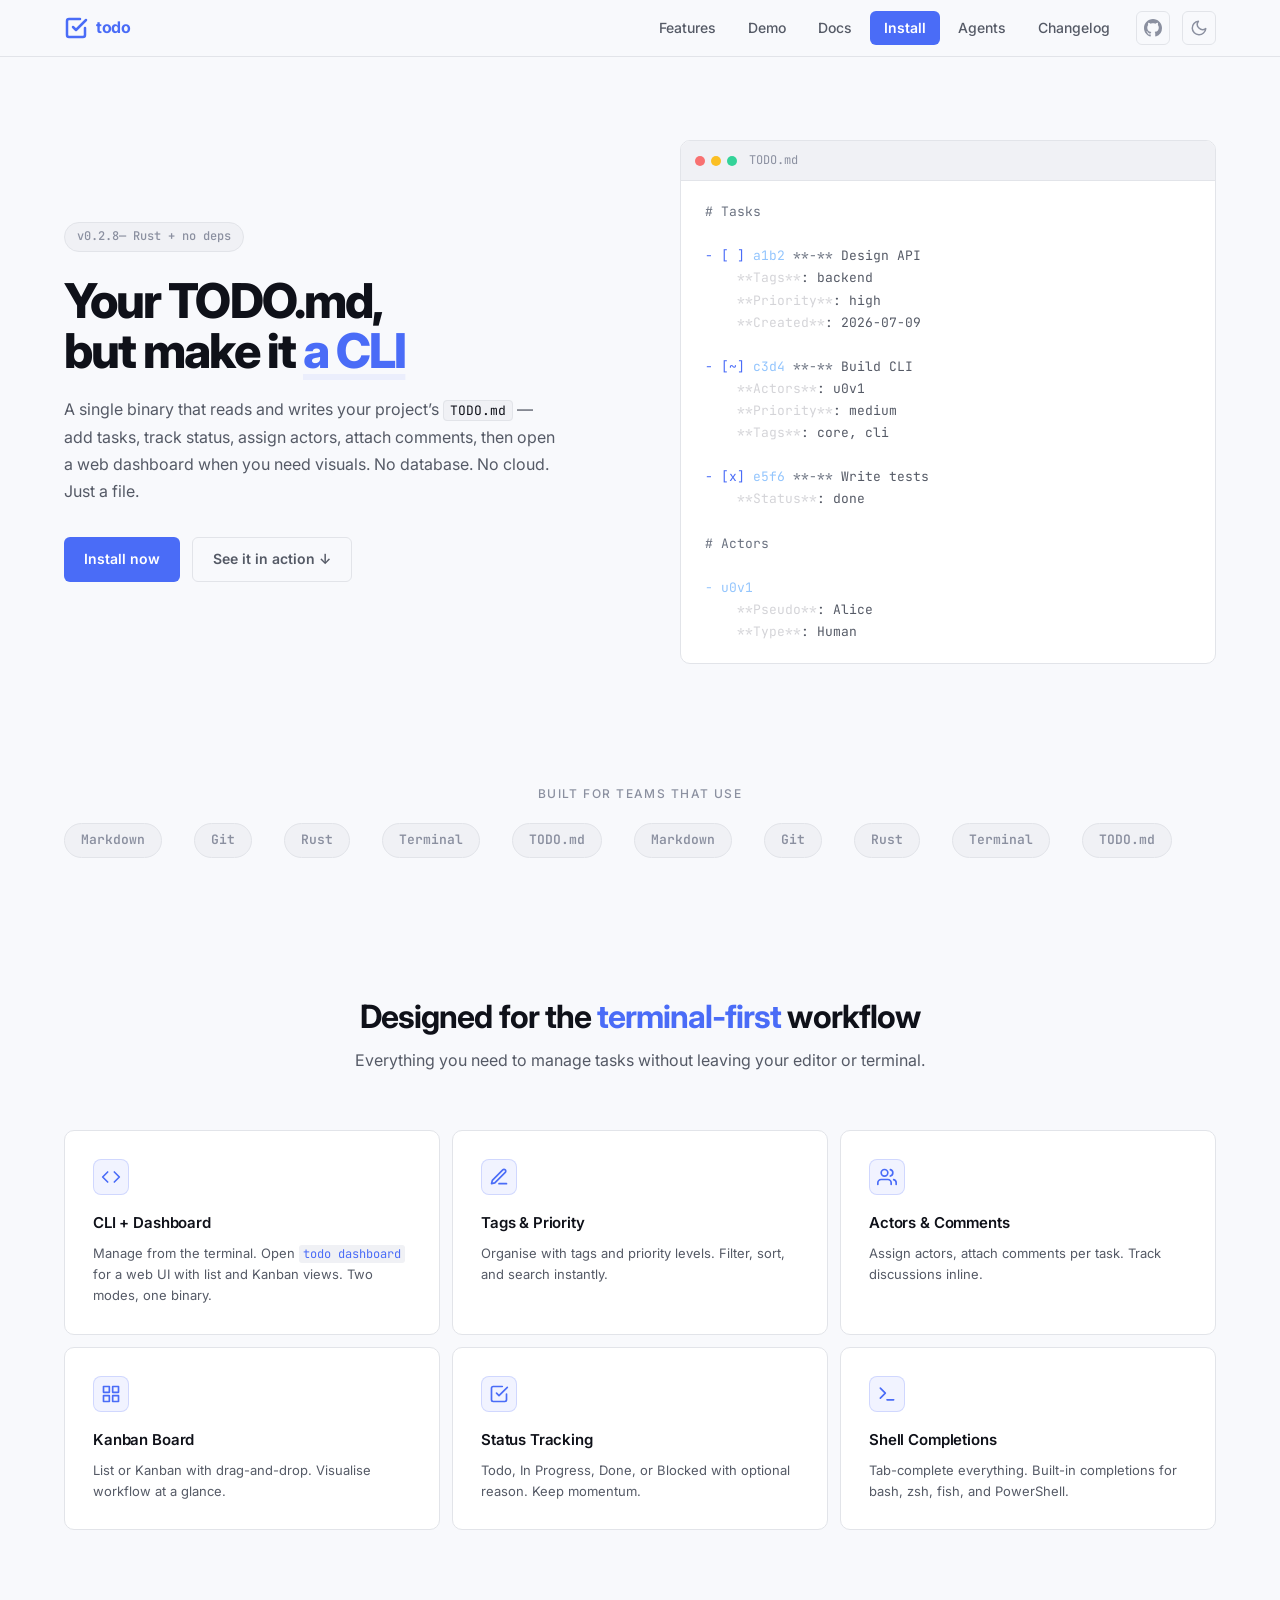
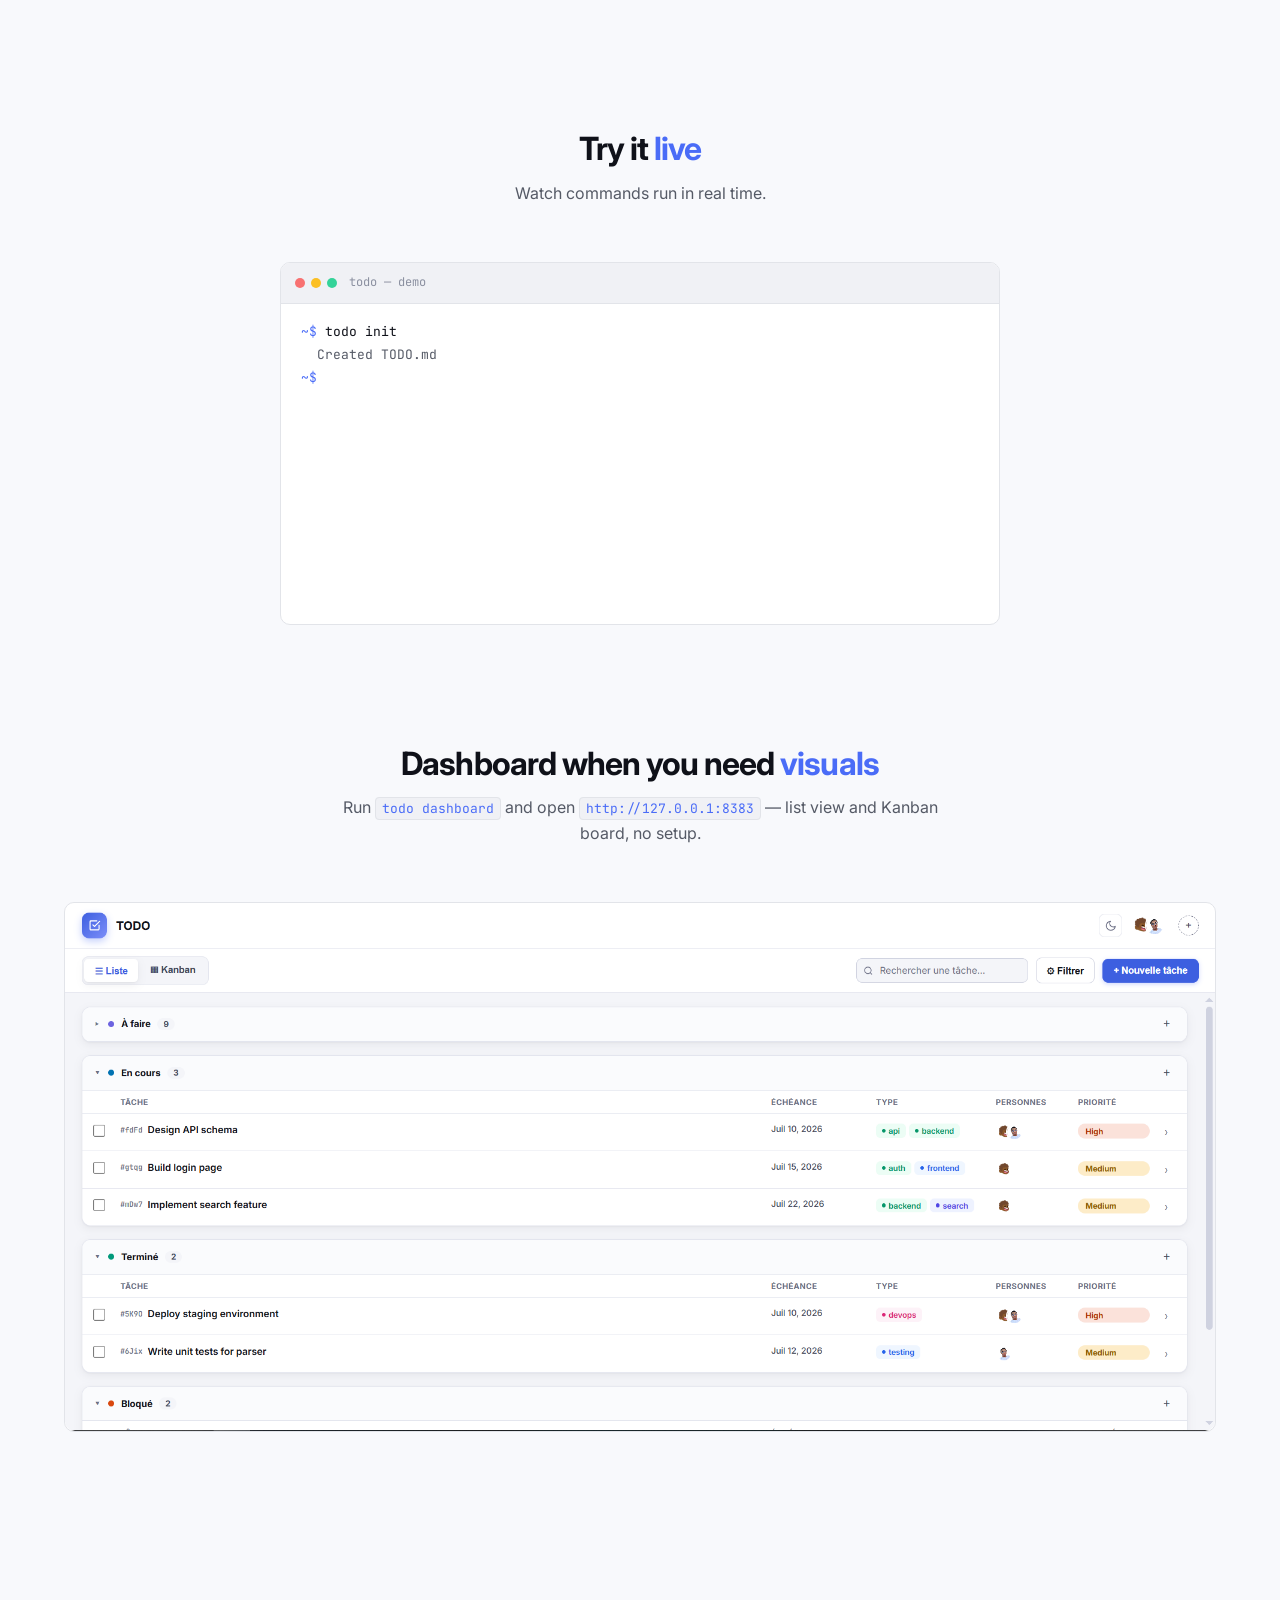
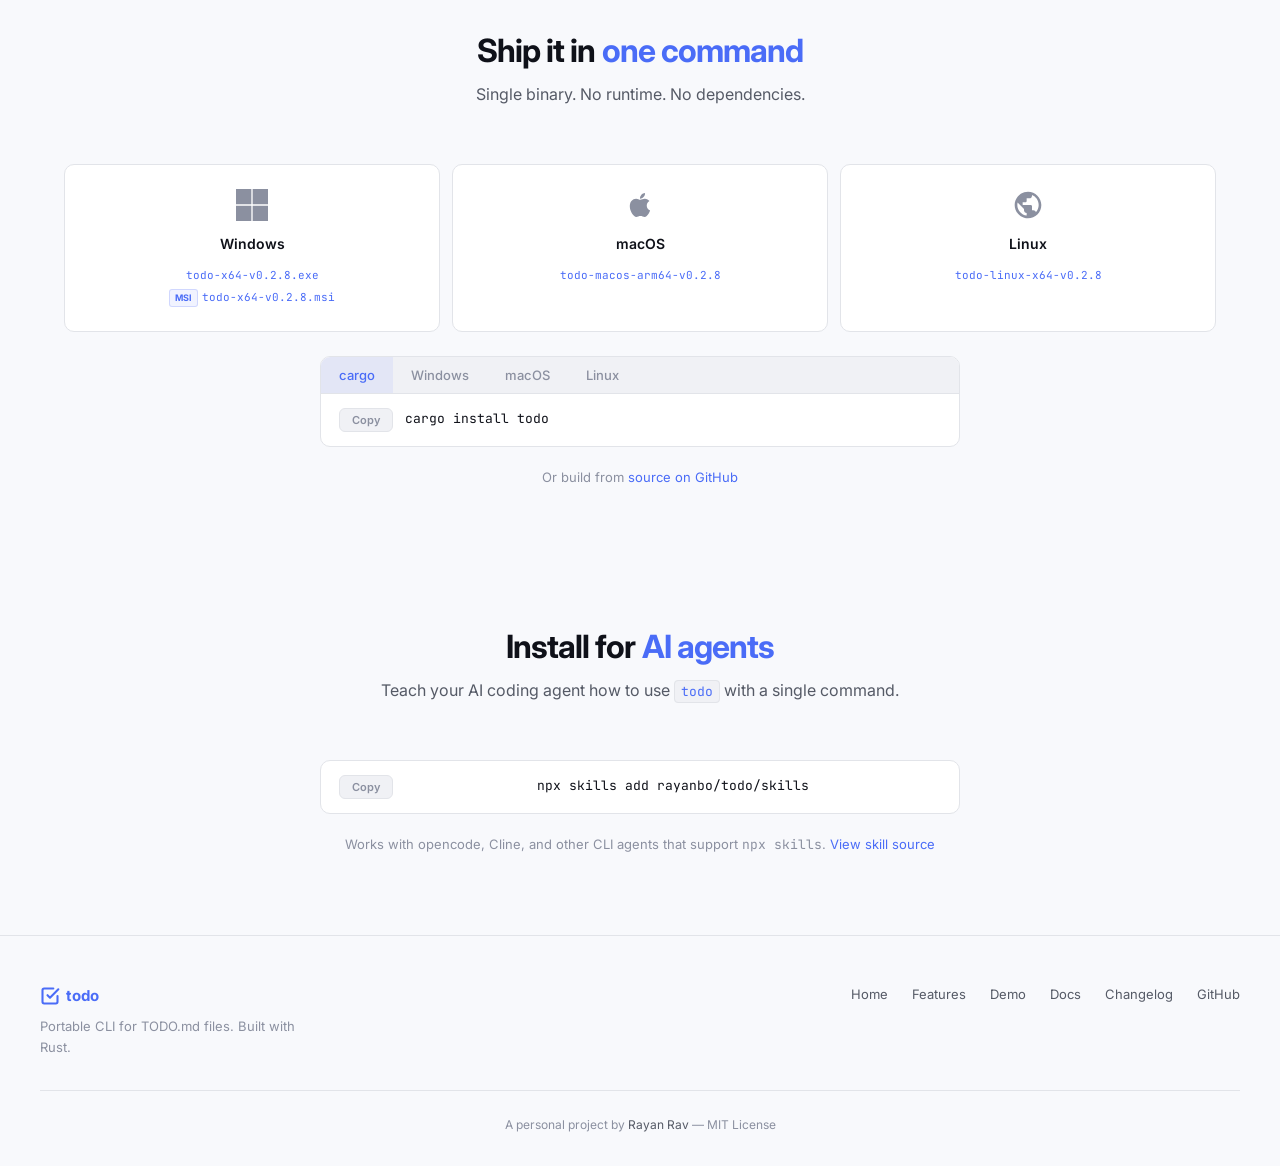
==== commit e66fb0ad: "fix: update hardcoded version v0.1.6 -> v0.2.8 in docs landing page" ====
--- a/docs/index.html
+++ b/docs/index.html
@@ -66,7 +66,7 @@
 
 <section class="hero">
   <div class="hero-content">
-    <div class="hero-badge"><span id="versionTag">v0.2.1</span> &mdash; Rust + no deps</div>
+    <div class="hero-badge"><span id="versionTag">v0.2.8</span> &mdash; Rust + no deps</div>
     <h1>Your TODO.md,<br>but make it <span class="hero-accent">a CLI</span></h1>
     <p class="hero-sub">A single binary that reads and writes your project&rsquo;s <code>TODO.md</code> &mdash; add tasks, track status, assign actors, attach comments, then open a web dashboard when you need visuals. No database. No cloud. Just a file.</p>
     <div class="hero-actions">
@@ -218,22 +218,22 @@
         <svg width="32" height="32" viewBox="0 0 24 24" fill="currentColor"><path d="M0 0h11.5v11.5H0V0zm12.5 0H24v11.5H12.5V0zM0 12.5h11.5V24H0V12.5zm12.5 0H24V24H12.5V12.5z"/></svg>
       </div>
       <span class="platform-name">Windows</span>
-      <span class="platform-dl" data-file="windows"><a href="https://github.com/RayanBO/todo/releases/download/v0.1.6/todo-x64-v0.1.6.exe">todo-x64-v0.1.6.exe</a></span>
-      <span class="platform-dl msi" data-file="msi"><a href="https://github.com/RayanBO/todo/releases/download/v0.1.6/todo-x64-v0.1.6.msi">todo-x64-v0.1.6.msi</a></span>
+      <span class="platform-dl" data-file="windows"><a href="https://github.com/RayanBO/todo/releases/download/v0.2.8/todo-x64-v0.2.8.exe">todo-x64-v0.2.8.exe</a></span>
+      <span class="platform-dl msi" data-file="msi"><a href="https://github.com/RayanBO/todo/releases/download/v0.2.8/todo-x64-v0.2.8.msi">todo-x64-v0.2.8.msi</a></span>
     </div>
     <div class="platform-card" data-platform="macos">
       <div class="platform-icon">
         <svg width="32" height="32" viewBox="0 0 24 24" fill="currentColor"><path d="M17.05 20.28c-.98.95-2.05.8-3.08.35-1.09-.46-2.09-.48-3.24 0-1.44.62-2.2.44-3.06-.35C2.79 15.25 3.51 7.59 9.05 7.31c1.35.07 2.29.74 3.08.8 1.18-.24 2.31-.93 3.57-.84 1.51.12 2.65.72 3.4 1.8-3.12 1.87-2.38 5.98.48 7.13-.57 1.5-1.31 2.99-2.54 4.09zM12.03 7.25c-.15-2.23 1.66-4.07 3.74-4.25.29 2.58-2.34 4.5-3.74 4.25z"/></svg>
       </div>
       <span class="platform-name">macOS</span>
-      <span class="platform-dl" data-file="macos-arm64"><a href="https://github.com/RayanBO/todo/releases/download/v0.1.6/todo-macos-arm64-v0.1.6">todo-macos-arm64-v0.1.6</a></span>
+      <span class="platform-dl" data-file="macos-arm64"><a href="https://github.com/RayanBO/todo/releases/download/v0.2.8/todo-macos-arm64-v0.2.8">todo-macos-arm64-v0.2.8</a></span>
     </div>
     <div class="platform-card" data-platform="linux">
       <div class="platform-icon">
         <svg width="32" height="32" viewBox="0 0 24 24" fill="currentColor"><path d="M12 2C6.48 2 2 6.48 2 12s4.48 10 10 10 10-4.48 10-10S17.52 2 12 2zm-1 17.93c-3.95-.49-7-3.85-7-7.93 0-.62.08-1.21.21-1.79L9 15v1c0 1.1.9 2 2 2v1.93zm6.9-2.54c-.26-.81-1-1.39-1.9-1.39h-1v-3c0-.55-.45-1-1-1H8v-2h2c.55 0 1-.45 1-1V7h2c1.1 0 2-.9 2-2v-.41c2.93 1.19 5 4.06 5 7.41 0 2.08-.8 3.97-2.1 5.39z"/></svg>
       </div>
       <span class="platform-name">Linux</span>
-      <span class="platform-dl" data-file="linux-x64"><a href="https://github.com/RayanBO/todo/releases/download/v0.1.6/todo-linux-x64-v0.1.6">todo-linux-x64-v0.1.6</a></span>
+      <span class="platform-dl" data-file="linux-x64"><a href="https://github.com/RayanBO/todo/releases/download/v0.2.8/todo-linux-x64-v0.2.8">todo-linux-x64-v0.2.8</a></span>
     </div>
   </div>
   <div class="install-box">
@@ -415,7 +415,7 @@
     if (!data || !data.assets) return;
     const tag = document.getElementById("versionTag");
     if (tag && data.tag_name) tag.textContent = data.tag_name;
-    const ver = (data.tag_name || "v0.1.6").replace(/^v/, "");
+    const ver = (data.tag_name || "v0.2.8").replace(/^v/, "");
     document.querySelectorAll(".platform-dl[data-file]").forEach((span) => {
       const key = span.dataset.file;
       const names = {
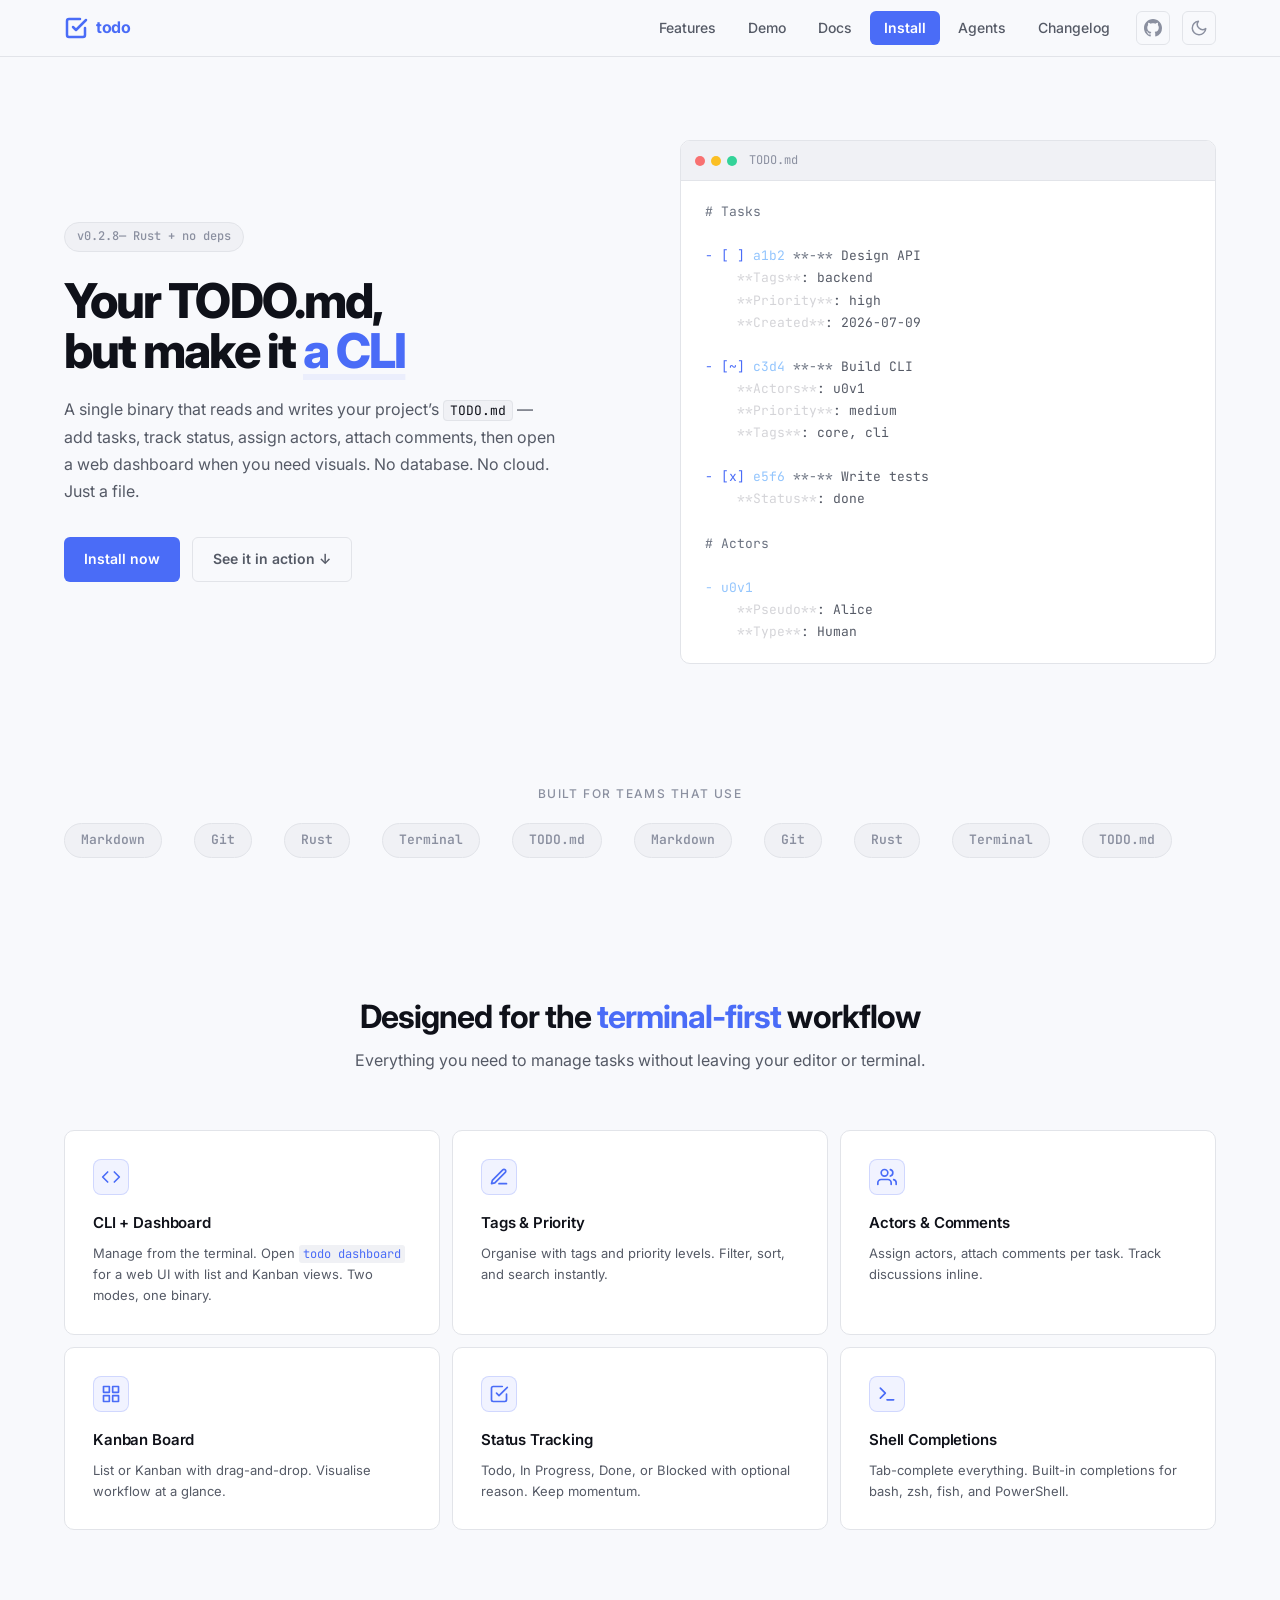
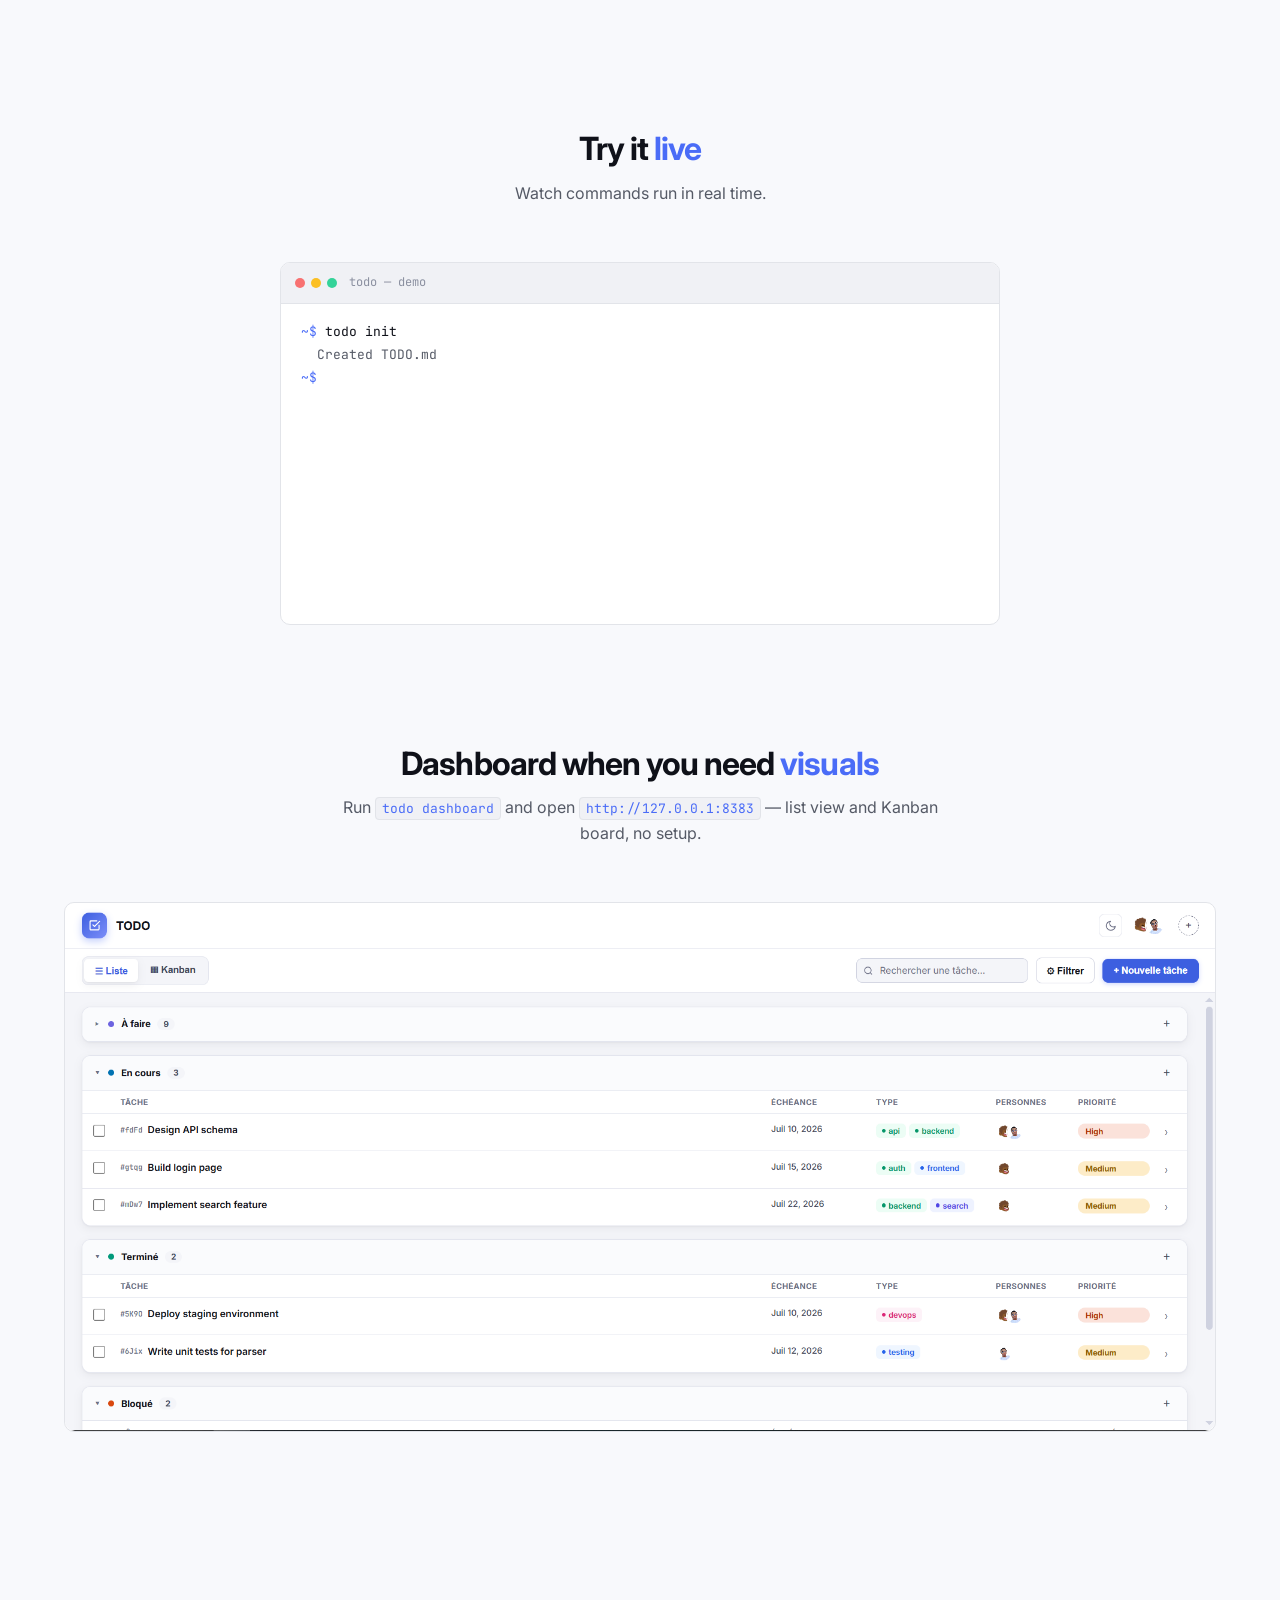
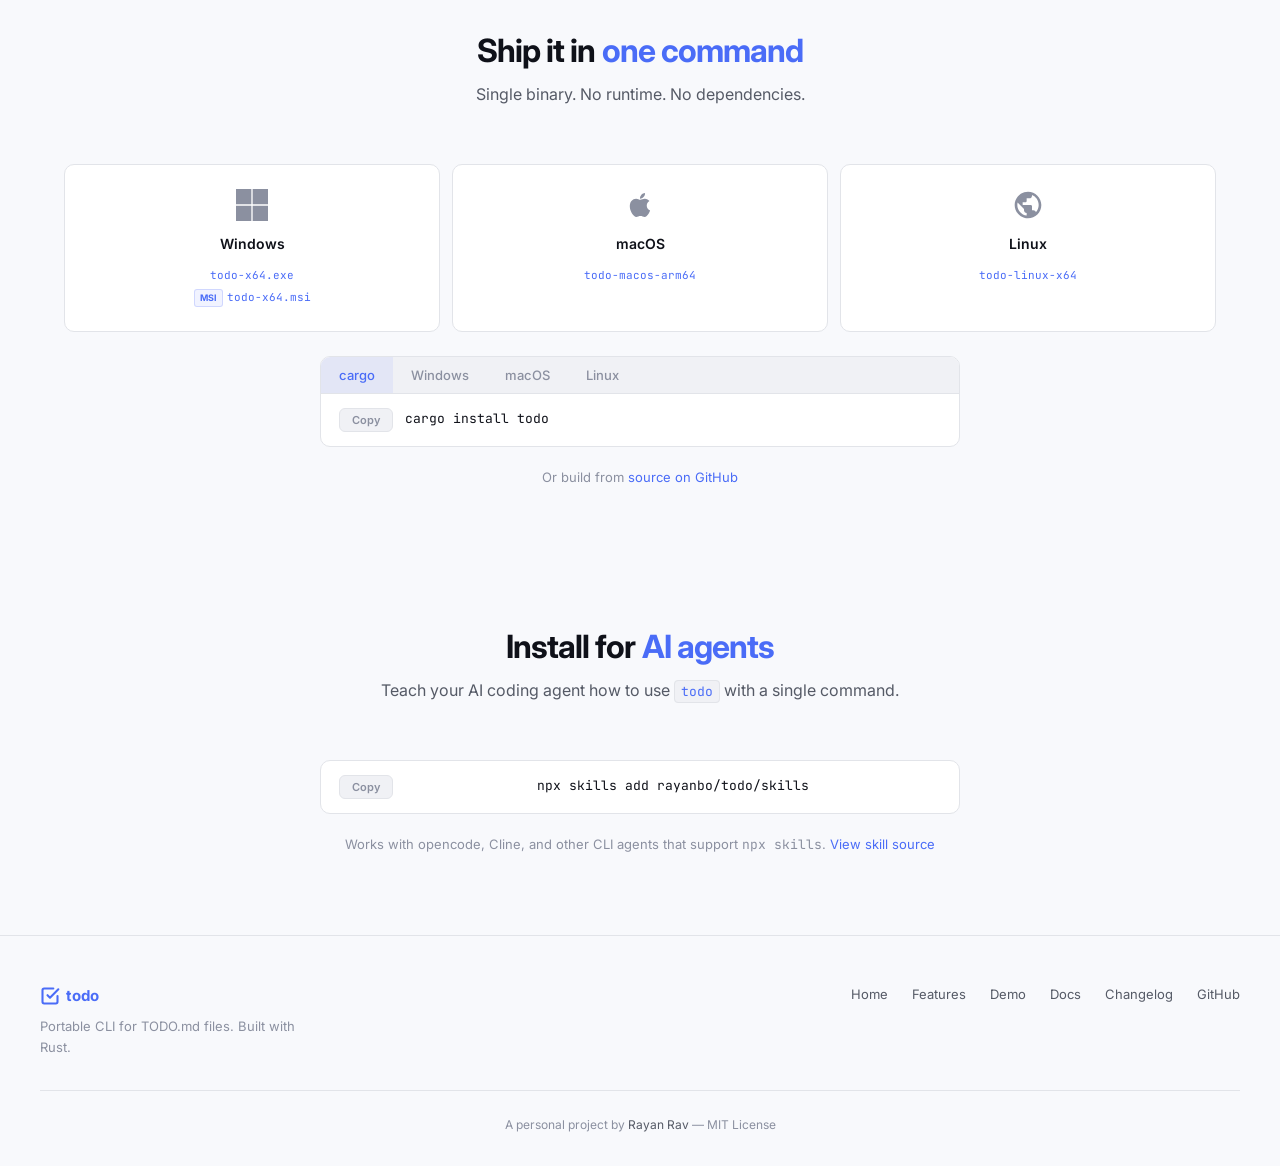
==== commit e535d3b6: "fix: use non-versioned download URLs (v0.2.8 assets don't exist)" ====
--- a/docs/index.html
+++ b/docs/index.html
@@ -218,22 +218,22 @@
         <svg width="32" height="32" viewBox="0 0 24 24" fill="currentColor"><path d="M0 0h11.5v11.5H0V0zm12.5 0H24v11.5H12.5V0zM0 12.5h11.5V24H0V12.5zm12.5 0H24V24H12.5V12.5z"/></svg>
       </div>
       <span class="platform-name">Windows</span>
-      <span class="platform-dl" data-file="windows"><a href="https://github.com/RayanBO/todo/releases/download/v0.2.8/todo-x64-v0.2.8.exe">todo-x64-v0.2.8.exe</a></span>
-      <span class="platform-dl msi" data-file="msi"><a href="https://github.com/RayanBO/todo/releases/download/v0.2.8/todo-x64-v0.2.8.msi">todo-x64-v0.2.8.msi</a></span>
+      <span class="platform-dl" data-file="windows"><a href="https://github.com/RayanBO/todo/releases/latest/download/todo-x64.exe">todo-x64.exe</a></span>
+      <span class="platform-dl msi" data-file="msi"><a href="https://github.com/RayanBO/todo/releases/latest/download/todo-x64.msi">todo-x64.msi</a></span>
     </div>
     <div class="platform-card" data-platform="macos">
       <div class="platform-icon">
         <svg width="32" height="32" viewBox="0 0 24 24" fill="currentColor"><path d="M17.05 20.28c-.98.95-2.05.8-3.08.35-1.09-.46-2.09-.48-3.24 0-1.44.62-2.2.44-3.06-.35C2.79 15.25 3.51 7.59 9.05 7.31c1.35.07 2.29.74 3.08.8 1.18-.24 2.31-.93 3.57-.84 1.51.12 2.65.72 3.4 1.8-3.12 1.87-2.38 5.98.48 7.13-.57 1.5-1.31 2.99-2.54 4.09zM12.03 7.25c-.15-2.23 1.66-4.07 3.74-4.25.29 2.58-2.34 4.5-3.74 4.25z"/></svg>
       </div>
       <span class="platform-name">macOS</span>
-      <span class="platform-dl" data-file="macos-arm64"><a href="https://github.com/RayanBO/todo/releases/download/v0.2.8/todo-macos-arm64-v0.2.8">todo-macos-arm64-v0.2.8</a></span>
+      <span class="platform-dl" data-file="macos-arm64"><a href="https://github.com/RayanBO/todo/releases/latest/download/todo-macos-arm64">todo-macos-arm64</a></span>
     </div>
     <div class="platform-card" data-platform="linux">
       <div class="platform-icon">
         <svg width="32" height="32" viewBox="0 0 24 24" fill="currentColor"><path d="M12 2C6.48 2 2 6.48 2 12s4.48 10 10 10 10-4.48 10-10S17.52 2 12 2zm-1 17.93c-3.95-.49-7-3.85-7-7.93 0-.62.08-1.21.21-1.79L9 15v1c0 1.1.9 2 2 2v1.93zm6.9-2.54c-.26-.81-1-1.39-1.9-1.39h-1v-3c0-.55-.45-1-1-1H8v-2h2c.55 0 1-.45 1-1V7h2c1.1 0 2-.9 2-2v-.41c2.93 1.19 5 4.06 5 7.41 0 2.08-.8 3.97-2.1 5.39z"/></svg>
       </div>
       <span class="platform-name">Linux</span>
-      <span class="platform-dl" data-file="linux-x64"><a href="https://github.com/RayanBO/todo/releases/download/v0.2.8/todo-linux-x64-v0.2.8">todo-linux-x64-v0.2.8</a></span>
+      <span class="platform-dl" data-file="linux-x64"><a href="https://github.com/RayanBO/todo/releases/latest/download/todo-linux-x64">todo-linux-x64</a></span>
     </div>
   </div>
   <div class="install-box">
@@ -415,22 +415,32 @@
     if (!data || !data.assets) return;
     const tag = document.getElementById("versionTag");
     if (tag && data.tag_name) tag.textContent = data.tag_name;
-    const ver = (data.tag_name || "v0.2.8").replace(/^v/, "");
     document.querySelectorAll(".platform-dl[data-file]").forEach((span) => {
       const key = span.dataset.file;
-      const names = {
-        windows: `todo-x64-v${ver}.exe`,
-        msi: `todo-x64-v${ver}.msi`,
-        "macos-arm64": `todo-macos-arm64-v${ver}`,
-        "linux-x64": `todo-linux-x64-v${ver}`,
+      const vnames = {
+        windows: `todo-x64-v${data.tag_name.replace(/^v/, "")}.exe`,
+        msi: `todo-x64-v${data.tag_name.replace(/^v/, "")}.msi`,
+        "macos-arm64": `todo-macos-arm64-v${data.tag_name.replace(/^v/, "")}`,
+        "linux-x64": `todo-linux-x64-v${data.tag_name.replace(/^v/, "")}`,
       };
-      const expected = names[key];
-      if (!expected) return;
-      const asset = data.assets.find((a) => a.name === expected);
+      const unames = {
+        windows: "todo-x64.exe",
+        msi: "todo-x64.msi",
+        "macos-arm64": "todo-macos-arm64",
+        "linux-x64": "todo-linux-x64",
+      };
       const link = span.querySelector("a");
-      if (asset && link) {
-        link.href = asset.browser_download_url;
-        link.textContent = asset.name;
+      if (!link) return;
+      const versioned = data.assets.find((a) => a.name === vnames[key]);
+      if (versioned) {
+        link.href = versioned.browser_download_url;
+        link.textContent = versioned.name;
+      } else {
+        const unversioned = data.assets.find((a) => a.name === unames[key]);
+        if (unversioned) {
+          link.href = unversioned.browser_download_url;
+          link.textContent = unversioned.name;
+        }
       }
     });
   })
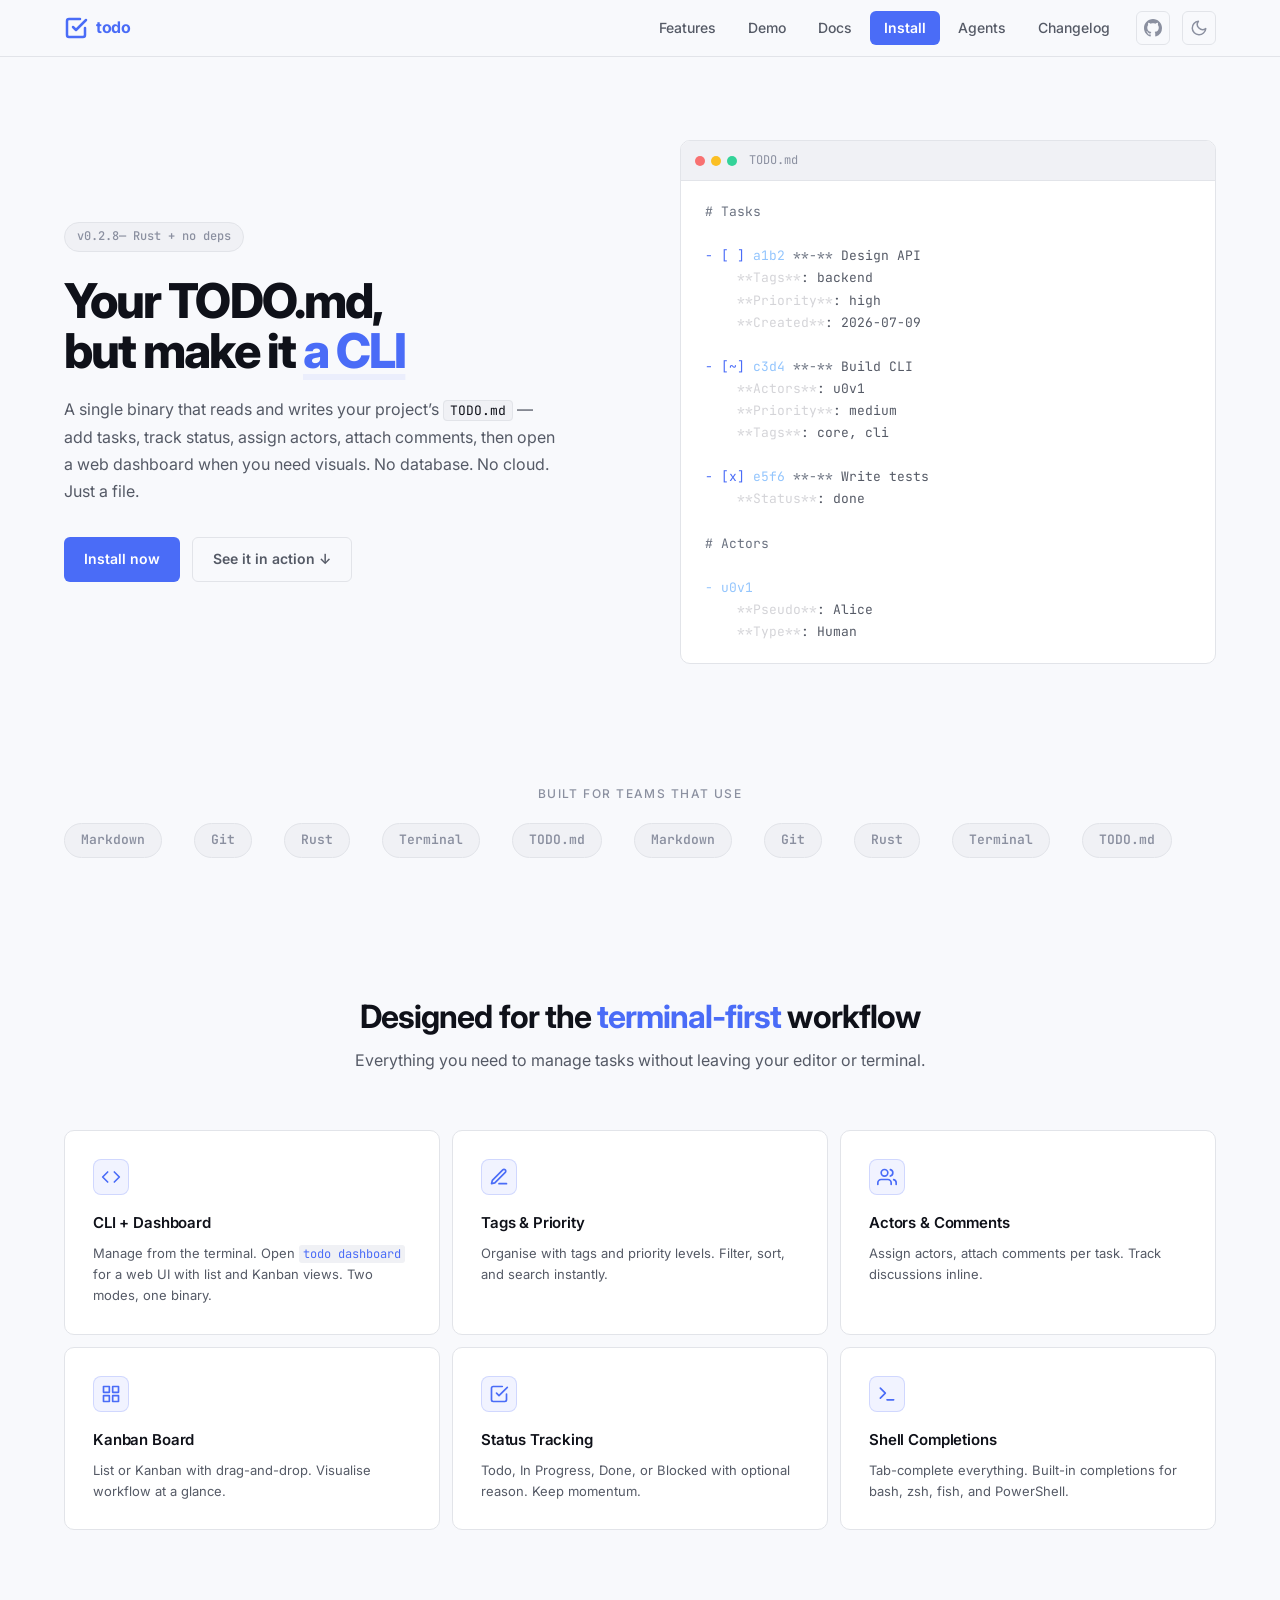
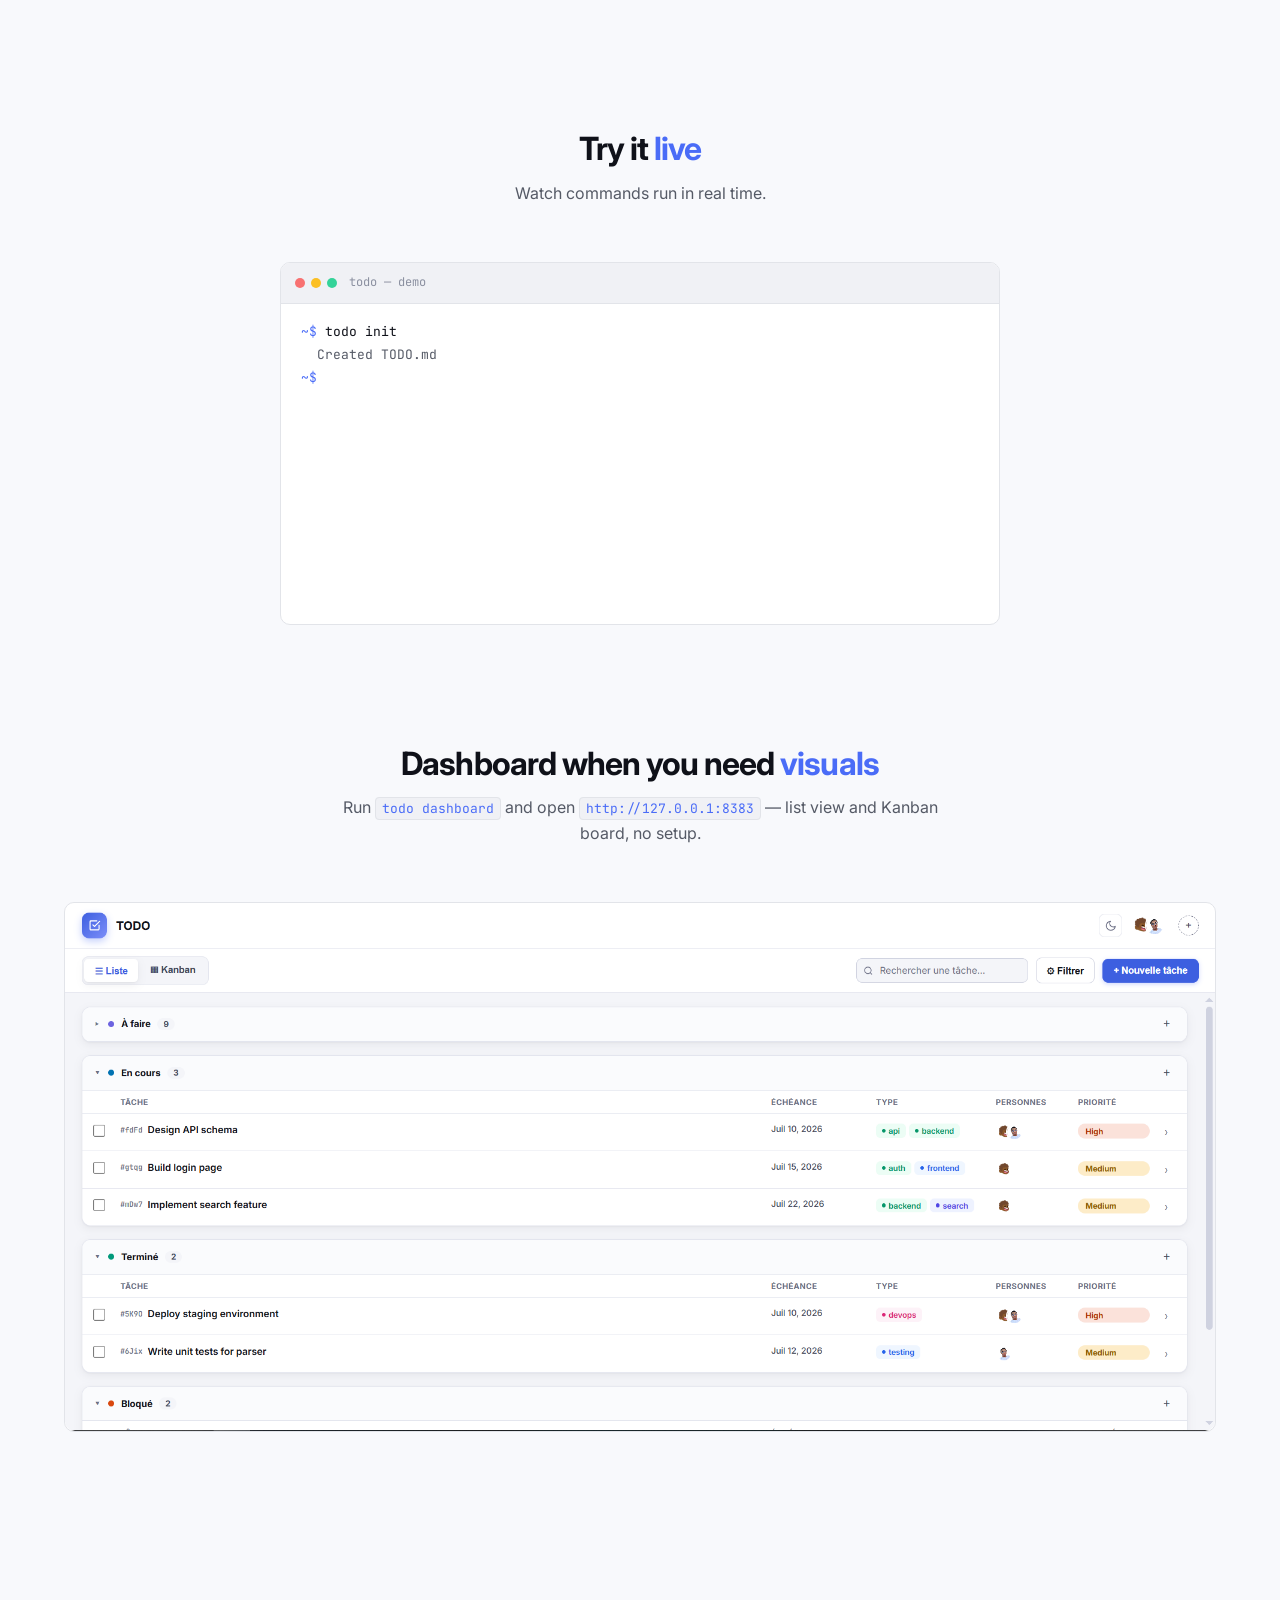
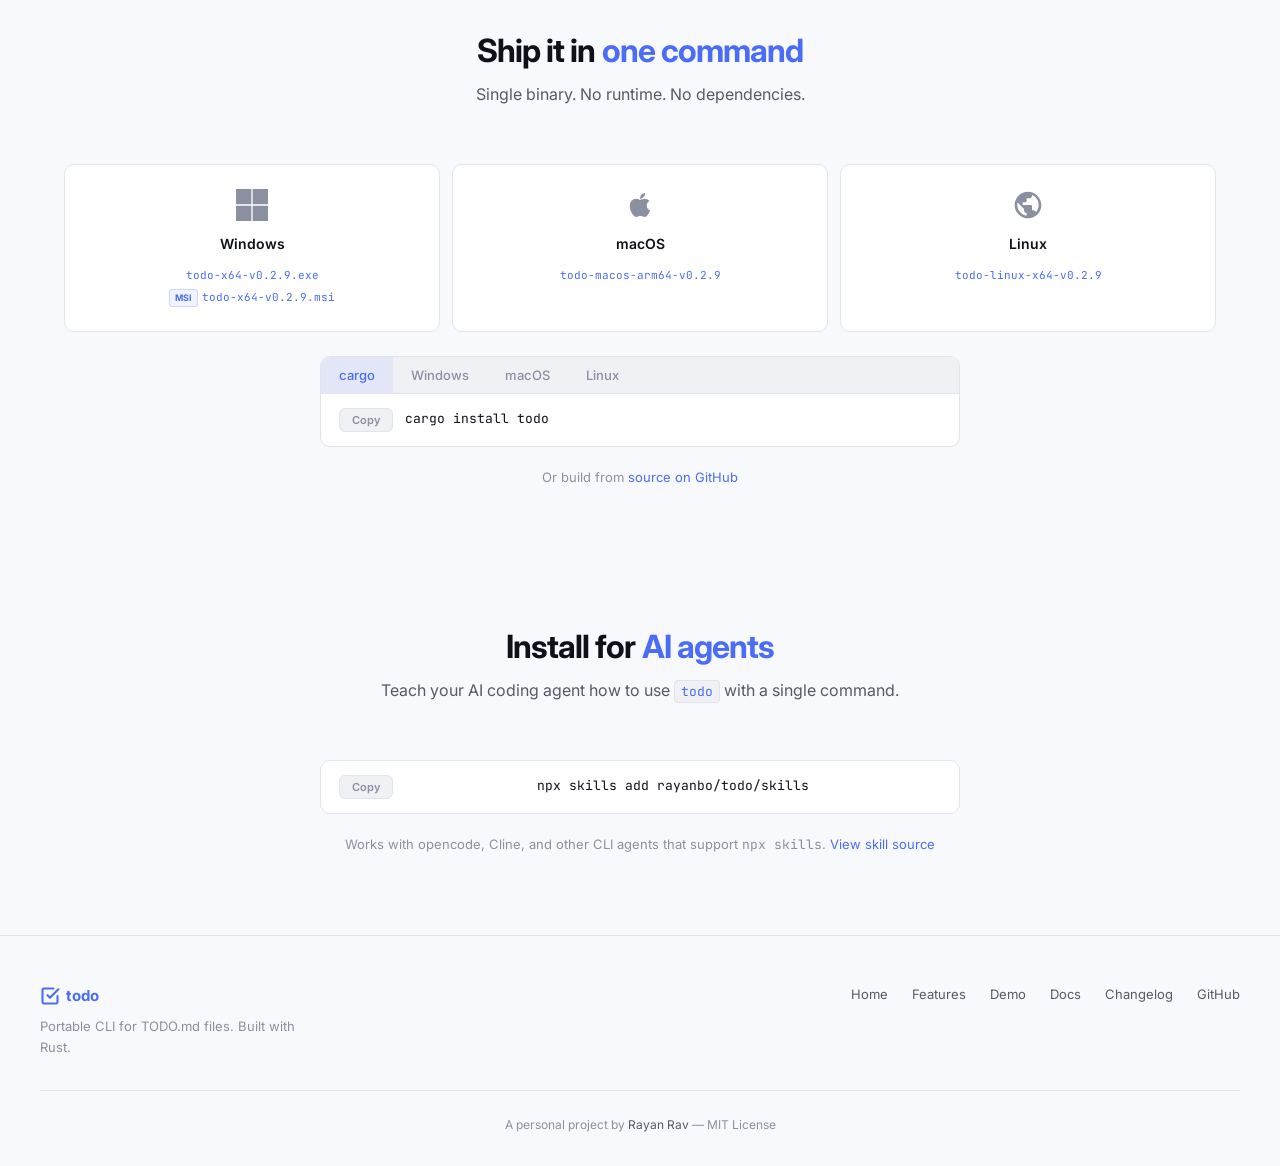
==== commit 05f4b44c: "chore: bump 0.2.8 → 0.2.9, add CI release workflow, fix download links" ====
--- a/docs/index.html
+++ b/docs/index.html
@@ -218,22 +218,22 @@
         <svg width="32" height="32" viewBox="0 0 24 24" fill="currentColor"><path d="M0 0h11.5v11.5H0V0zm12.5 0H24v11.5H12.5V0zM0 12.5h11.5V24H0V12.5zm12.5 0H24V24H12.5V12.5z"/></svg>
       </div>
       <span class="platform-name">Windows</span>
-      <span class="platform-dl" data-file="windows"><a href="https://github.com/RayanBO/todo/releases/latest/download/todo-x64.exe">todo-x64.exe</a></span>
-      <span class="platform-dl msi" data-file="msi"><a href="https://github.com/RayanBO/todo/releases/latest/download/todo-x64.msi">todo-x64.msi</a></span>
+      <span class="platform-dl" data-file="windows"><a href="https://github.com/RayanBO/todo/releases/download/v0.2.9/todo-x64-v0.2.9.exe">todo-x64-v0.2.9.exe</a></span>
+      <span class="platform-dl msi" data-file="msi"><a href="https://github.com/RayanBO/todo/releases/download/v0.2.9/todo-x64-v0.2.9.msi">todo-x64-v0.2.9.msi</a></span>
     </div>
     <div class="platform-card" data-platform="macos">
       <div class="platform-icon">
         <svg width="32" height="32" viewBox="0 0 24 24" fill="currentColor"><path d="M17.05 20.28c-.98.95-2.05.8-3.08.35-1.09-.46-2.09-.48-3.24 0-1.44.62-2.2.44-3.06-.35C2.79 15.25 3.51 7.59 9.05 7.31c1.35.07 2.29.74 3.08.8 1.18-.24 2.31-.93 3.57-.84 1.51.12 2.65.72 3.4 1.8-3.12 1.87-2.38 5.98.48 7.13-.57 1.5-1.31 2.99-2.54 4.09zM12.03 7.25c-.15-2.23 1.66-4.07 3.74-4.25.29 2.58-2.34 4.5-3.74 4.25z"/></svg>
       </div>
       <span class="platform-name">macOS</span>
-      <span class="platform-dl" data-file="macos-arm64"><a href="https://github.com/RayanBO/todo/releases/latest/download/todo-macos-arm64">todo-macos-arm64</a></span>
+      <span class="platform-dl" data-file="macos-arm64"><a href="https://github.com/RayanBO/todo/releases/download/v0.2.9/todo-macos-arm64-v0.2.9">todo-macos-arm64-v0.2.9</a></span>
     </div>
     <div class="platform-card" data-platform="linux">
       <div class="platform-icon">
         <svg width="32" height="32" viewBox="0 0 24 24" fill="currentColor"><path d="M12 2C6.48 2 2 6.48 2 12s4.48 10 10 10 10-4.48 10-10S17.52 2 12 2zm-1 17.93c-3.95-.49-7-3.85-7-7.93 0-.62.08-1.21.21-1.79L9 15v1c0 1.1.9 2 2 2v1.93zm6.9-2.54c-.26-.81-1-1.39-1.9-1.39h-1v-3c0-.55-.45-1-1-1H8v-2h2c.55 0 1-.45 1-1V7h2c1.1 0 2-.9 2-2v-.41c2.93 1.19 5 4.06 5 7.41 0 2.08-.8 3.97-2.1 5.39z"/></svg>
       </div>
       <span class="platform-name">Linux</span>
-      <span class="platform-dl" data-file="linux-x64"><a href="https://github.com/RayanBO/todo/releases/latest/download/todo-linux-x64">todo-linux-x64</a></span>
+      <span class="platform-dl" data-file="linux-x64"><a href="https://github.com/RayanBO/todo/releases/download/v0.2.9/todo-linux-x64-v0.2.9">todo-linux-x64-v0.2.9</a></span>
     </div>
   </div>
   <div class="install-box">
